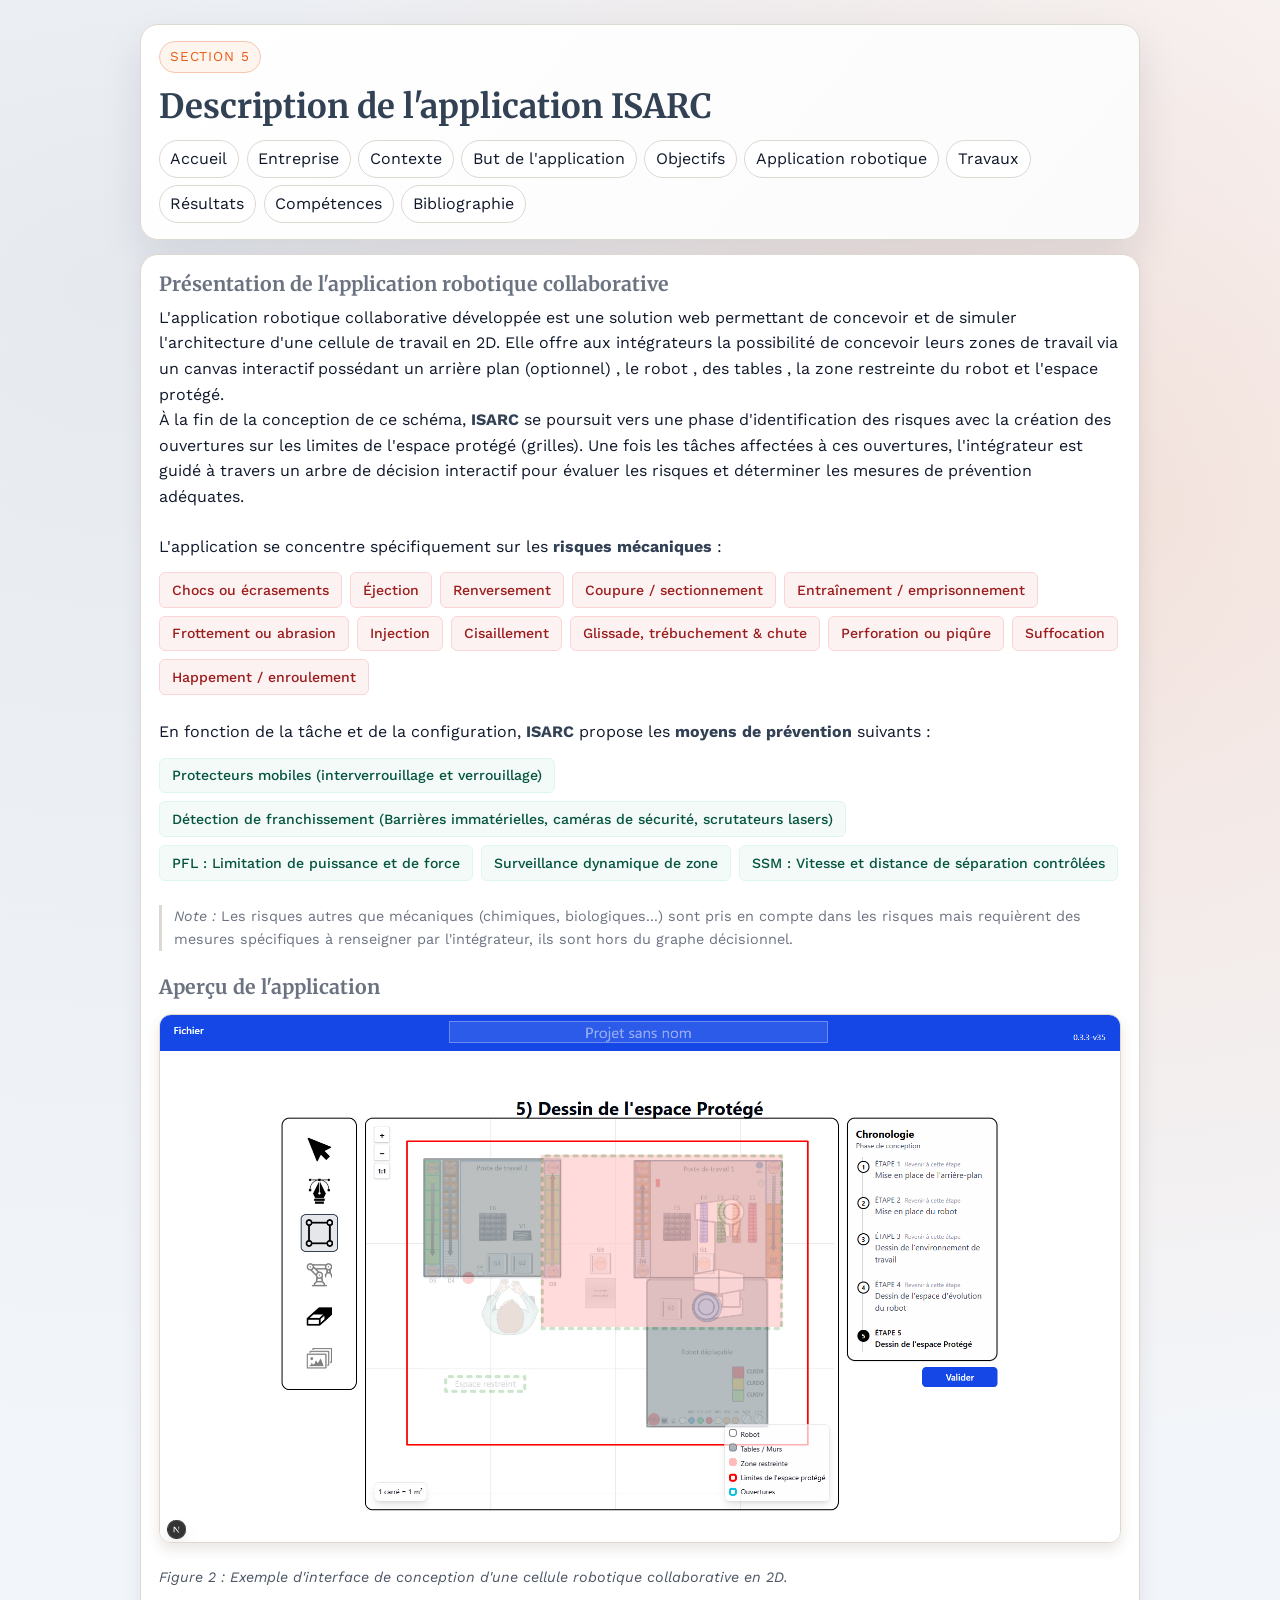
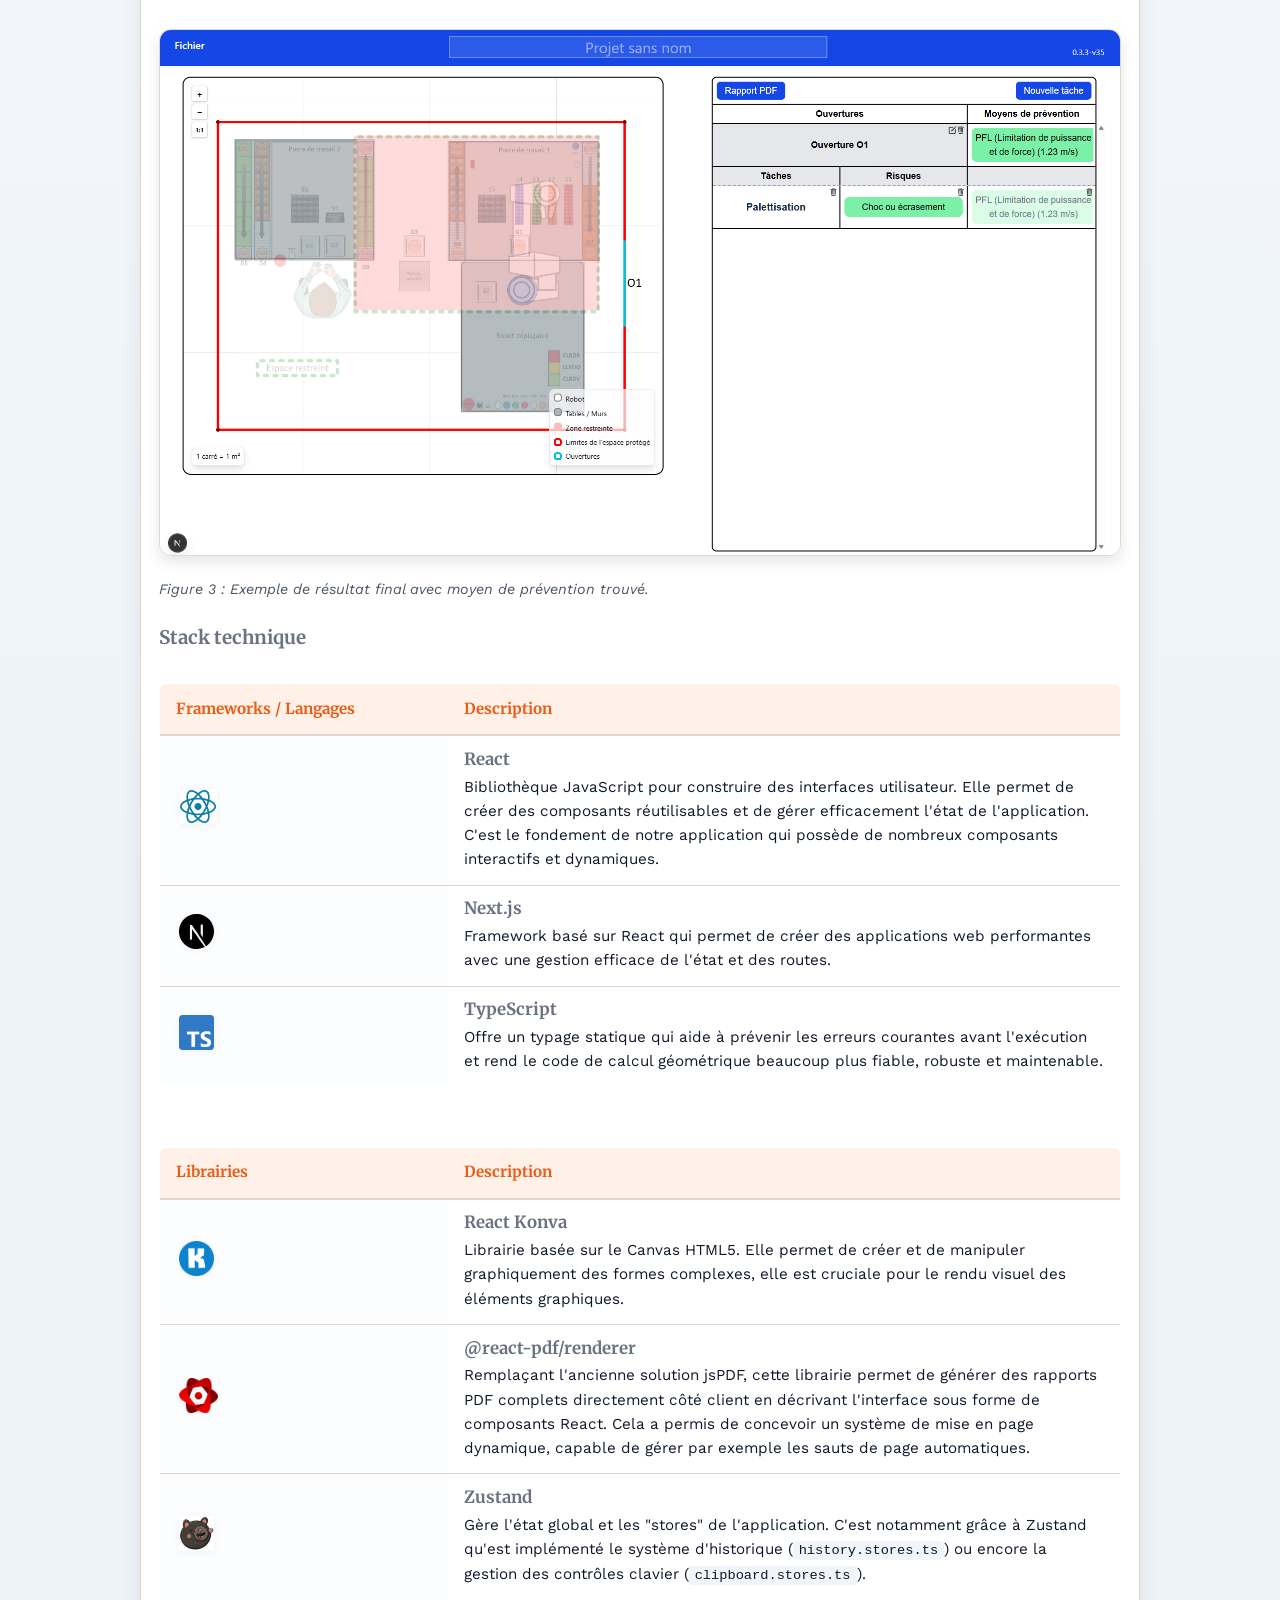
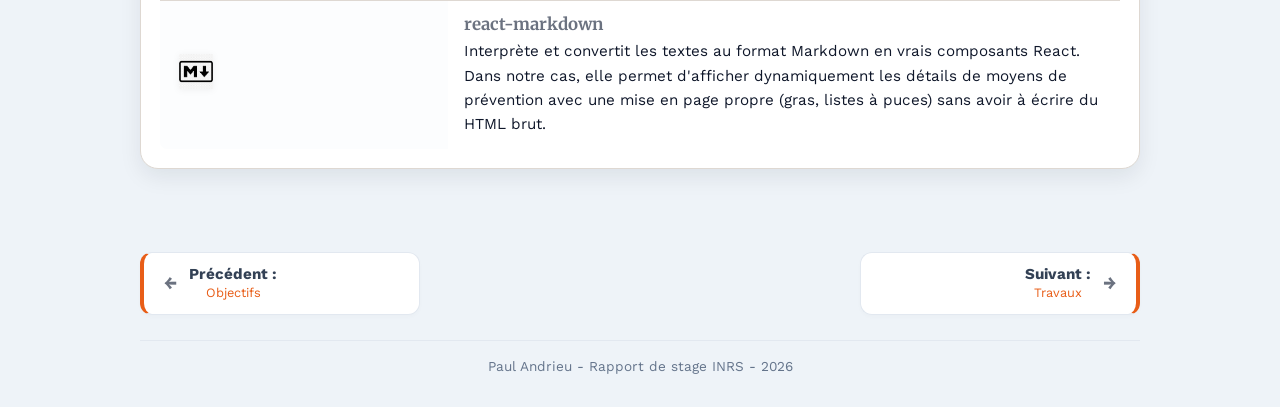
==== application.html @ 903f8e4b "Ajout du rapport de stage" ====
<!DOCTYPE html>
<html lang="fr">

<head>
	<meta charset="UTF-8" />
	<meta name="viewport" content="width=device-width, initial-scale=1.0" />
	<title>Description de l'application - Rapport de stage</title>
	<link rel="preconnect" href="https://fonts.googleapis.com" />
	<link rel="preconnect" href="https://fonts.gstatic.com" crossorigin />
	<link
		href="https://fonts.googleapis.com/css2?family=Merriweather:wght@400;700&family=Work+Sans:wght@400;500;700&display=swap"
		rel="stylesheet" />
	<link rel="stylesheet" href="styles.css" />
</head>

<body>
	<header class="container page-header">
		<div class="page-title-card">
			<span class="tag">Section 5</span>
			<h1>Description de l'application ISARC</h1>
			<nav class="top-nav" aria-label="Navigation du rapport">
				<a href="index.html">Accueil</a>
				<a href="entreprise.html">Entreprise</a>
				<a href="contexte.html">Contexte</a>
				<a href="but.html">But de l'application</a>
				<a href="objectifs.html">Objectifs</a>
				<a href="application.html">Application robotique</a>
				<a href="travaux.html">Travaux</a>
				<a href="resultats.html">Résultats</a>
				<a href="competences.html">Compétences</a>
				<a href="biblio.html">Bibliographie</a>

			</nav>
		</div>
	</header>

	<main class="container page-grid">
		<section class="card">
			<h2>Présentation de l'application robotique collaborative</h2>
			<p>L'application robotique collaborative développée est une solution web permettant de concevoir et de
				simuler l'architecture d'une cellule de travail en 2D. Elle offre aux intégrateurs la possibilité de
				concevoir leurs
				zones de travail via un canvas interactif possédant un arrière plan (optionnel) , le robot , des tables , la zone restreinte du robot et l'espace protégé.</p>
			<p>À la fin de la conception de ce schéma, <strong>ISARC</strong> se poursuit vers une phase
				d'identification des risques avec la création des ouvertures sur les limites de l'espace protégé
				(grilles). Une fois les tâches affectées à ces ouvertures, l'intégrateur est guidé à travers un arbre
				de décision interactif pour évaluer les risques et déterminer les mesures de prévention adéquates.</p>

			<div class="info-block">
				<p>L'application se concentre spécifiquement sur les <strong>risques mécaniques</strong> :</p>
				<div class="tags-grid danger-tags">
					<span>Chocs ou écrasements</span>
					<span>Éjection</span>
					<span>Renversement</span>
					<span>Coupure / sectionnement</span>
					<span>Entraînement / emprisonnement</span>
					<span>Frottement ou abrasion</span>
					<span>Injection</span>
					<span>Cisaillement</span>
					<span>Glissade, trébuchement & chute</span>
					<span>Perforation ou piqûre</span>
					<span>Suffocation</span>
					<span>Happement / enroulement</span>
				</div>
			</div>

			<div class="info-block">
				<p>En fonction de la tâche et de la configuration, <strong>ISARC</strong> propose les <strong>moyens de
						prévention</strong> suivants :</p>
				<div class="tags-grid prevention-tags">
					<span>Protecteurs mobiles (interverrouillage et verrouillage)</span>
					<span>Détection de franchissement (Barrières immatérielles, caméras de sécurité, scrutateurs
						lasers)</span>
					<span>PFL : Limitation de puissance et de force</span>
					<span>Surveillance dynamique de zone</span>
					<span>SSM : Vitesse et distance de séparation contrôlées</span>
				</div>
			</div>

			<p class="note-text"><em>Note :</em> Les risques autres que mécaniques (chimiques, biologiques...) sont pris
				en compte dans les risques mais requièrent des mesures spécifiques à renseigner par l'intégrateur, ils
				sont hors du graphe
				décisionnel.</p>
			<br>
			<h2>Aperçu de l'application </h2>

			<div class="figures-grid" style="grid-template-columns: 1fr; gap: 2.5rem;">
				<figure class="figure-placeholder">
					<a href="#img-ex-conception" id="anchor-ex-conception">
						<img src="img/ex_conception.png"
							alt="Exemple de conception d'une cellule robotique collaborative" class="figure-image"
							style="max-height: none; object-fit: contain;">
					</a>
					<figcaption>Figure 2 : Exemple d'interface de conception d'une cellule robotique collaborative en
						2D.</figcaption>
				</figure>
				<div class="lightbox-overlay" id="img-ex-conception">
					<a href="#anchor-ex-conception" class="lightbox-close" aria-label="Fermer">&times;</a>
					<img src="img/ex_conception.png" alt="Exemple de conception d'une cellule robotique collaborative">
				</div>

				<figure class="figure-placeholder">
					<a href="#img-ex-reduc" id="anchor-ex-reduc">
						<img src="img/ex_reduc.png"
							alt="Exemple de réduction des risques d'une cellule robotique collaborative"
							class="figure-image" style="max-height: none; object-fit: contain;">
					</a>
					<figcaption>Figure 3 : Exemple de résultat final avec moyen de prévention trouvé.
					</figcaption>
				</figure>
				<div class="lightbox-overlay" id="img-ex-reduc">
					<a href="#anchor-ex-reduc" class="lightbox-close" aria-label="Fermer">&times;</a>
					<img src="img/ex_reduc.png"
						alt="Exemple de réduction des risques d'une cellule robotique collaborative">
				</div>
			</div>
			<br>
			<h3>Stack technique</h3>
			<br>
			<table class="stack-table">
				<thead>
					<tr>
						<th>Frameworks / Langages</th>
						<th>Description</th>
					</tr>
				</thead>
				<tbody>
					<tr>
						<td class="tech-cell">
							<img src="img/logo_react.png" alt="Logo React" class="table-logo">
						</td>
						<td>
							<h5 class="tech-title">React</h5>
							<p>Bibliothèque JavaScript pour construire des interfaces utilisateur. Elle permet de créer
								des
								composants réutilisables et de gérer efficacement l'état de l'application. C'est le
								fondement de notre application qui possède de nombreux composants interactifs et
								dynamiques.</p>
						</td>
						</p>
					</tr>
					<tr>
						<td class="tech-cell">
							<img src="img/logo_next.svg" alt="Logo Next.js" class="table-logo">
						</td>
						<td>
							<h5 class="tech-title">Next.js</h5>
							<p>Framework basé sur React qui permet de créer des applications web performantes avec une
								gestion efficace de l'état et des routes.</p>
						</td>
					</tr>
					<tr>
						<td class="tech-cell">
							<img src="img/logo_ts.webp" alt="Logo TypeScript" class="table-logo">
						</td>
						<td>
							<h5 class="tech-title">TypeScript</h5>
							<p>Offre un typage statique qui aide à prévenir les erreurs courantes avant l'exécution
								et rend le code de calcul géométrique beaucoup plus fiable,
								robuste et maintenable.</p>
						</td>
					</tr>
				</tbody>
			</table>

			<br>
			<br>
			<table class="stack-table">
				<thead>
					<tr>
						<th>Librairies</th>
						<th>Description</th>
					</tr>
				</thead>
				<tbody>
					<tr>
						<td class="tech-cell">
							<img src="img/logo_reactkonva.png" alt="Logo React Konva" class="table-logo">
						</td>
						<td>
							<h5 class="tech-title">React Konva</h5>
							<p>Librairie basée sur le Canvas HTML5. Elle permet de créer et de manipuler graphiquement
								des formes
								complexes, elle est cruciale pour le rendu visuel des éléments graphiques.</p>
						</td>
					</tr>
					<tr>
						<td class="tech-cell">
							<img src="img/logo_reactpdf.png" alt="Logo React PDF" class="table-logo">
						</td>
						<td>
							<h5 class="tech-title">@react-pdf/renderer</h5>
							<p>Remplaçant l'ancienne solution jsPDF, cette librairie permet de générer des rapports PDF
								complets directement côté client en décrivant l'interface sous forme de composants
								React.
								Cela a permis de concevoir un système de mise en page dynamique, capable de gérer
								par exemple
								les sauts de page automatiques.</p>
						</td>
					</tr>
					<tr>
						<td class="tech-cell">
							<img src="img/logo_zustand.jpg" alt="Logo Zustand" class="table-logo">
						</td>
						<td>
							<h5 class="tech-title">Zustand</h5>
							<p>Gère l'état global et les "stores" de l'application. C'est notamment grâce à Zustand
								qu'est
								implémenté le système d'historique (<code>history.stores.ts</code>) ou encore la gestion
								des contrôles clavier (<code>clipboard.stores.ts</code>).</p>
						</td>
					</tr>
					<tr>
						<td class="tech-cell">
							<img src="img/logo_md.png" alt="Logo Markdown" class="table-logo">
						</td>
						<td>
							<h5 class="tech-title">react-markdown</h5>
							<p>Interprète et convertit les textes au format Markdown en vrais composants React. Dans
								notre
								cas, elle permet d'afficher dynamiquement les détails de moyens de prévention avec une
								mise en page propre (gras, listes à
								puces) sans avoir à écrire du HTML brut.</p>
						</td>
					</tr>
				</tbody>
			</table>
		</section>
	</main>

	<footer class="container site-footer">
		<div class="page-navigation">
			<a href="objectifs.html" class="nav-btn btn-prev">
				<span class="arrow">←</span>
				<span class="nav-text"><strong>Précédent :</strong> <small>Objectifs</small></span>
			</a>
			<a href="travaux.html" class="nav-btn btn-next">
				<span class="nav-text"><strong>Suivant :</strong> <small>Travaux</small></span>
				<span class="arrow">→</span>
			</a>
		</div>

		<hr class="footer-divider">
		<p class="footer-credits">Paul Andrieu - Rapport de stage INRS - 2026</p>
	</footer>
</body>

</html>
---- styles.css ----
:root {
	--bg: #eef3f8;
	--bg-2: #f8fbff;
	--card: #ffffff;
	--ink: #0f172a;
	--muted: #4b5563;
	--title: #6b7280;
	--title-dark: #334155;
	--accent: #e85d17;
	--accent-2: #e85d17;
	--accent-soft: #fff0e8;
	--line: #ded8d2;
	--shadow: 0 18px 42px rgba(15, 23, 42, 0.1);
	--shadow-soft: 0 8px 22px rgba(15, 23, 42, 0.08);
}

* {
	box-sizing: border-box;
	margin: 0;
	padding: 0;
}

body {
	font-family: "Work Sans", sans-serif;
	color: var(--ink);
	background:
		radial-gradient(circle at 8% 8%, rgba(107, 114, 128, 0.12) 0%, transparent 34%),
		radial-gradient(circle at 88% 14%, rgba(232, 93, 23, 0.14) 0%, transparent 30%),
		linear-gradient(180deg, var(--bg-2) 0%, var(--bg) 70%);
	line-height: 1.6;
	min-height: 100vh;
}

.container {
	width: min(1000px, 92%);
	margin: 0 auto;
}

.cover {
	padding: 2.6rem 0 1.2rem;
	min-height: 88vh;
	display: flex;
	align-items: center;
}

.cover-grid {
	display: grid;
	grid-template-columns: 1.6fr 1fr;
	gap: 1rem;
	align-items: start;
	animation: fadeIn 700ms ease-out;
}

.cover-main {
	background: linear-gradient(135deg, #ffffff 0%, #fbfbfb 55%, #fff7f1 100%);
	border: 1px solid var(--line);
	border-radius: 20px;
	padding: 1.4rem 1.45rem 1.5rem;
	box-shadow: var(--shadow);
}

.cover-brand {
	display: grid;
	justify-items: center;
	gap: 0.3rem;
	margin-bottom: 0.9rem;
	padding-bottom: 0.7rem;
	border-bottom: 1px solid rgba(232, 93, 23, 0.12);
}

.cover-side {
	background: linear-gradient(180deg, #ffffff 0%, #fbfbfb 100%);
	border: 1px solid var(--line);
	border-radius: 20px;
	padding: 1.1rem;
	box-shadow: var(--shadow-soft);
	display: grid;
	gap: 0.45rem;
}

.cover-side h2 {
	font-size: 1.15rem;
	margin-bottom: 0.25rem;
	color: var(--title);
}

.cover-kicker {
	text-transform: uppercase;
	letter-spacing: 0.09em;
	font-size: 0.82rem;
	color: var(--accent-2);
	margin: 0;
	font-weight: 700;
}

.cover-cta {
	display: inline-block;
	margin-top: 0.9rem;
	background: linear-gradient(120deg, #e85d17 0%, #f08a35 100%);
	color: #ffffff;
	text-decoration: none;
	padding: 0.58rem 1.02rem;
	border-radius: 999px;
	border: 1px solid #c95212;
	font-weight: 600;
	transition: transform 150ms ease, box-shadow 150ms ease;
}

.cover-cta:hover {
	transform: translateY(-1px);
	box-shadow: 0 10px 20px rgba(232, 93, 23, 0.26);
}

.tag {
	display: inline-block;
	font-size: 0.85rem;
	letter-spacing: 0.06em;
	text-transform: uppercase;
	background: #fff5ef;
	color: var(--accent-2);
	border: 1px solid #f6c7ae;
	padding: 0.25rem 0.65rem;
	border-radius: 999px;
	margin: 0 0 0.9rem;
}

h1,
h2,
h3,
h4,
h5 {
	font-family: "Merriweather", serif;
	line-height: 1.2;
	color: var(--title);
}

h1 {
	font-size: clamp(1.95rem, 2.6vw, 3rem);
	margin-bottom: 0.6rem;
	color: var(--title-dark);
}

strong.a {
	font-weight: 700;
	color: var(--title);
}

.site-footer {
	margin-top: 40px;
	padding-bottom: 30px;
}

.page-navigation {
	display: flex;
	justify-content: space-between;
	gap: 20px;
	margin-bottom: 25px;
}

.nav-btn {
	display: flex;
	align-items: center;
	gap: 12px;
	text-decoration: none;
	background-color: #ffffff;
	border: 1px solid #e2e8f0;
	padding: 12px 20px;
	border-radius: 12px;
	color: #6b7280;
	font-weight: 500;
	box-shadow: 0 2px 4px rgba(0, 0, 0, 0.02);
	transition: all 0.2s ease;
	flex: 1;
	max-width: 280px;
}


.btn-next {
	margin-left: auto;
	justify-content: flex-end;
	border-right: 4px solid #e85d17;
}

.btn-prev {
	justify-content: flex-start;
	border-left: 4px solid #e85d17;
}

.nav-btn:hover {
	background-color: #f8fafc;
	transform: translateY(-1px);
	box-shadow: 0 4px 6px -1px rgba(0, 0, 0, 0.05);
}

.nav-text {
	display: flex;
	flex-direction: column;
	font-size: 0.95rem;
	line-height: 1.3;
}

.nav-text small {
	color: #e85d17;
	font-weight: 400;
	font-size: 0.8rem;
}

.arrow {
	font-size: 1.1rem;
	font-weight: bold;
}

.footer-divider {
	border: 0;
	border-top: 1px solid #e2e8f0;
	margin-bottom: 15px;
}

.footer-credits {
	text-align: center;
	font-size: 0.85rem;
	color: #64748b;
}

b,
strong {
	font-weight: 700;
	color: var(--title-dark);
}

.subtitle {
	color: var(--muted);
	max-width: 70ch;
	margin-bottom: 0.4rem;
}

.nav-portfolio {
	display: flex;
	flex-wrap: wrap;
	gap: 0.5rem;
	margin-top: 0.2rem;
	margin-bottom: 1.6rem;
}

.nav-portfolio a {
	color: var(--ink);
	text-decoration: none;
	border: 1px solid var(--line);
	background: rgba(255, 255, 255, 0.82);
	padding: 0.35rem 0.7rem;
	border-radius: 999px;
	transition: transform 150ms ease, border-color 150ms ease;
}

.nav-portfolio a:hover {
	transform: translateY(-1px);
	border-color: var(--accent);
}

.page-grid {
	display: grid;
	gap: 1rem;
	padding: 0.2rem 0 2rem;
}

.page-header {
	padding: 1.5rem 0 0.7rem;
	animation: fadeIn 700ms ease-out;
}

.page-title-card {
	background: linear-gradient(130deg, #ffffff 0%, #fbfbfb 100%);
	border: 1px solid var(--line);
	border-radius: 18px;
	padding: 1rem 1.1rem;
	box-shadow: var(--shadow);
}

.top-nav {
	display: flex;
	flex-wrap: wrap;
	gap: 0.45rem;
	margin-top: 0.8rem;
}

.top-nav a {
	color: var(--ink);
	text-decoration: none;
	border: 1px solid var(--line);
	background: rgba(255, 255, 255, 0.88);
	padding: 0.32rem 0.68rem;
	border-radius: 999px;
}

.top-nav a:hover {
	border-color: var(--accent);
}

.logo-card {
	display: grid;
	gap: 0.55rem;
	align-items: center;
	justify-items: center;
	padding: 1.1rem;
	background: linear-gradient(160deg, #ffffff 0%, #f6faff 100%);
	border: 1px solid var(--line);
	border-radius: 18px;
	box-shadow: var(--shadow-soft);
}

.brand-logo {
	width: min(320px, 90%);
	height: auto;
	object-fit: contain;
}

.cover-logo {
	width: min(210px, 76%);
	display: block;
	margin: 0 auto;
}

.two-col {
	display: grid;
	grid-template-columns: 1.35fr 1fr;
	gap: 1rem;
}

.presentation-slide-card {
	padding: 0;
	overflow: hidden;
	border-color: var(--line);
}

.presentation-slide-figure {
	display: grid;
	gap: 0;
}

.presentation-slide-image {
	display: block;
	width: 100%;
	height: auto;
	object-fit: contain;
	max-height: 78vh;
}

.presentation-slide-figure figcaption {
	padding: 0.75rem 1rem;
	font-size: 0.92rem;
	color: var(--muted);
	text-align: center;
	border-top: 1px solid var(--line);
	background: linear-gradient(180deg, #ffffff 0%, #fbfbfb 100%);
}

.work-environment-card {
	background: linear-gradient(180deg, #ffffff 0%, #fbfbfb 100%);
	border-color: var(--line);
	box-shadow: var(--shadow);
}

.section-heading {
	display: grid;
	gap: 0.4rem;
	margin-bottom: 1rem;
	padding-bottom: 0.85rem;
	border-bottom: 1px solid rgba(232, 93, 23, 0.12);
}

.section-heading h2 {
	font-size: clamp(1.55rem, 2.2vw, 2.1rem);
	color: var(--title);
}

.work-environment-body {
	display: grid;
	gap: 0.9rem;
	max-width: 78ch;
}

.work-environment-body p {
	font-size: 1.02rem;
	line-height: 1.75;
	color: #243144;
}

.work-environment-lead {
	padding: 0.95rem 1rem;
	background: linear-gradient(180deg, #fff9f4 0%, #ffffff 100%);
	border-left: 4px solid var(--accent);
	border-radius: 12px;
	box-shadow: 0 8px 20px rgba(232, 93, 23, 0.08);
}

.work-environment-list {
	list-style: disc;
	margin: 0.2rem 0 0.2rem 1.4rem;
	display: grid;
	gap: 0.55rem;
	color: #243144;
	font-size: 1.02rem;
	line-height: 1.65;
}

.work-environment-list li::marker {
	color: var(--accent);
}

.card {
	background: var(--card);
	border: 1px solid var(--line);
	border-radius: 18px;
	box-shadow: var(--shadow-soft);
	padding: 1.1rem;
	animation: rise 550ms ease-out;
}

.card h2 {
	font-size: 1.22rem;
	margin-bottom: 0.55rem;
}

.card h3,
.card h4,
.card h5 {
	font-family: "Merriweather", serif;
	color: var(--title);
}

.meta {
	display: grid;
	grid-template-columns: repeat(auto-fit, minmax(220px, 1fr));
	gap: 0.5rem;
	margin-top: 0.8rem;
}

.meta p {
	border-left: 3px solid var(--accent);
	padding-left: 0.55rem;
	color: #33322f;
}

ul {
	margin: 0.5rem 0 0.2rem 1.2rem;
}

.figures-grid {
	display: grid;
	grid-template-columns: repeat(auto-fit, minmax(260px, 1fr));
	gap: 0.9rem;
	margin-top: 0.9rem;
}

.figure-placeholder {
	display: grid;
	gap: 0.45rem;
}
.figure-placeholder a {
	scroll-margin-top: 100px;
}


.figure-image {
	width: 100%;
	height: auto;
	max-height: 380px;
	object-fit: cover;
	border: 1px solid #e1d7cf;
	border-radius: 12px;
	box-shadow: 0 6px 14px rgba(70, 48, 34, 0.12);
}

.figure-placeholder figcaption {
	font-size: 0.9rem;
	color: var(--muted);
}

footer {
	color: var(--muted);
	font-size: 0.9rem;
	padding: 0.7rem 0 2.1rem;
	text-align: center;
}

@media (max-width: 640px) {
	.cover {
		min-height: auto;
		padding-top: 1.4rem;
		padding-bottom: 0.5rem;
	}

	.cover-grid {
		grid-template-columns: 1fr;
	}

	.cover-main,
	.cover-side {
		padding: 1rem;
	}

	.cover-logo {
		width: min(180px, 80%);
	}

	.two-col {
		grid-template-columns: 1fr;
	}

	.nav-portfolio {
		margin-bottom: 1rem;
	}

	.card {
		padding: 1rem;
	}

	.work-environment-body p {
		font-size: 0.98rem;
	}

	.work-environment-list {
		font-size: 0.98rem;
		margin-left: 1.2rem;
	}
}

@keyframes fadeIn {
	from {
		opacity: 0;
		transform: translateY(8px);
	}

	to {
		opacity: 1;
		transform: translateY(0);
	}
}

@keyframes rise {
	from {
		opacity: 0;
		transform: translateY(10px);
	}

	to {
		opacity: 1;
		transform: translateY(0);
	}
}

.stack-table {
	width: 100%;
	border-collapse: collapse;
	margin-top: 0.5rem;
	background: var(--card);
	border: 1px solid var(--line);
	border-radius: 8px;
	overflow: hidden;
	font-size: 0.95rem;
}

.stack-table th,
.stack-table td {
	padding: 0.8rem 1rem;
	text-align: left;
	vertical-align: top;
}

.stack-table th {
	background-color: var(--accent-soft);
	color: var(--accent);
	font-weight: 700;
	font-family: "Merriweather", serif;
	border-bottom: 2px solid var(--line);
}

.stack-table tr:not(:last-child) {
	border-bottom: 1px solid var(--line);
}

.stack-table td:first-child {
	width: 30%;
	background-color: #fcfdfe;
}

.tech-cell {
	width: 25%;
	text-align: center;
	vertical-align: middle !important;
	background-color: #fcfdfe;
	padding: 1rem !important;
}

.table-logo {
	max-height: 35px;
	width: auto;
	max-width: 90px;
	object-fit: contain;
	display: inline-block;
	margin: 0.2rem;
	filter: drop-shadow(0 1px 3px rgba(0, 0, 0, 0.05));
}

.tech-title {
	font-family: "Work Sans", sans-serif;
	font-size: 1.05rem;
	font-weight: 700;
	color: var(--title-dark);
	margin-bottom: 0.35rem;
}

.info-block {
	margin: 1.5rem 0;
}

.tags-grid {
	display: flex;
	flex-wrap: wrap;
	gap: 0.5rem;
	margin-top: 0.8rem;
}

.tags-grid span {
	font-size: 0.88rem;
	padding: 0.35rem 0.75rem;
	border-radius: 6px;
	font-weight: 500;
	border: 1px solid transparent;
}

.danger-tags span {
	background-color: #fdf2f2;
	color: #9b1c1c;
	border-color: #fbd5d5;
}

.prevention-tags span {
	background-color: #f3faf7;
	color: #03543f;
	border-color: #def7ec;
}

.note-text {
	font-size: 0.9rem;
	color: #6b7280;
	border-left: 3px solid var(--line);
	padding-left: 0.8rem;
	margin-top: 1.2rem;
}

.steps-container {
	display: flex;
	flex-wrap: wrap;
	gap: 12px;
	margin: 20px 0;
	justify-content: space-between;
}

.step-badge {
	display: flex;
	align-items: center;
	background-color: #f7f7f7;
	border-left: 4px solid var(--accent);
	padding: 8px 14px;
	border-radius: 4px 12px 12px 4px;
	box-shadow: 0 1px 3px rgba(0, 0, 0, 0.05);
	flex: 1 1 calc(20% - 12px);
	min-width: 160px;
}

.step-link {
	text-decoration: none;
	color: inherit;
	transition: transform 150ms ease, box-shadow 150ms ease, border-color 150ms ease;
}

.step-link:hover {
	transform: translateY(-2px);
	box-shadow: 0 8px 18px rgba(232, 93, 23, 0.14);
	border-left-color: var(--accent-2);
}

.step-number {
	font-weight: bold;
	color: var(--accent);
	margin-right: 8px;
	font-size: 1.1em;
}

.step-text {
	font-size: 0.9rem;
	font-weight: 600;
	color: #334155;
	line-height: 1.2;
}

.objectives-wrapper {
	display: flex;
	flex-direction: column;
	gap: 20px;
	margin-top: 15px;

}


.objective-card {
	background-color: #ffffff;
	border: 1px solid var(--line);
	border-left: 5px solid var(--accent);
	padding: 18px 20px;
	border-radius: 6px;
	box-shadow: 0 1px 3px rgba(0, 0, 0, 0.05);
}

.objective-content h3 {
	margin: 0 0 8px 0;
	color: var(--title-dark);
	font-size: 1.1rem;
}

.objective-content p {
	margin: 0;
	color: #475569;
	font-size: 0.95rem;
	line-height: 1.5;
}

.result-video-section {
    display: grid;
    gap: 1rem;
    scroll-snap-align: center;
	position: relative;
   
}


.result-video-body {
	display: grid;
	gap: 0.85rem;
}

.result-video-body p {
	color: #475569;
	line-height: 1.7;
}

.result-video {
	width: 100%;
	aspect-ratio: 16 / 9; 
	max-height: 50vh;
	border-radius: 14px;
	border: 1px solid var(--line);
	background: #000;
	box-shadow: var(--shadow-soft);
}

.scroll-anchor {
	position: absolute;
	top: 50%;
	left: 0;
	width: 1px;
	height: 1px;
	scroll-margin-top: 50vh;
	pointer-events: none;
}

html {
	scroll-behavior: smooth;
	scroll-snap-type: y proximity; scroll-snap-type: y proximity; 
}

.architecture-grid {
	display: flex;
	flex-wrap: wrap;
	gap: 30px;
	margin-top: 25px;
}

.architecture-text,
.architecture-diagram {
	flex: 1 1 calc(50% - 15px);
	min-width: 320px;
}

.code-screenshot,
.architecture-figure {
	margin: 20px 0 10px 0;
	text-align: center;
}

.embedded-img {
	max-width: 100%;
	height: auto;
	border-radius: 6px;
	box-shadow: 0 2px 8px rgba(0, 0, 0, 0.08);
	cursor: zoom-in;
	transition: transform 0.2s ease;
}

.embedded-img:hover {
	transform: scale(1.02);
}

.diagram-shadow {
	border: 1px solid #e2e8f0;
	background-color: #1e1e1e;
	padding: 10px;
}

figcaption {
	margin-top: 8px;
	font-size: 0.85rem;
	color: #64748b;
	font-style: italic;
}

code {
	background-color: #f1f5f9;
	color: #0f172a;
	padding: 2px 6px;
	border-radius: 4px;
	font-family: 'Courier New', Courier, monospace;
	font-size: 0.9em;
}

.lightbox-overlay {
	position: fixed;
	inset: 0;
	display: none;
	align-items: center;
	justify-content: center;
	background: rgba(15, 23, 42, 0.9);
	z-index: 1000;
	padding: 40px;
	cursor: zoom-out;
}

.lightbox-overlay:target {
	display: flex;
}

.lightbox-overlay img {
	max-width: 90vw;
	max-height: 90vh;
	border-radius: 8px;
	box-shadow: 0 8px 40px rgba(0, 0, 0, 0.5);
}

.lightbox-close {
	position: absolute;
	top: 24px;
	right: 32px;
	color: #fff;
	font-size: 2rem;
	line-height: 1;
	text-decoration: none;
}
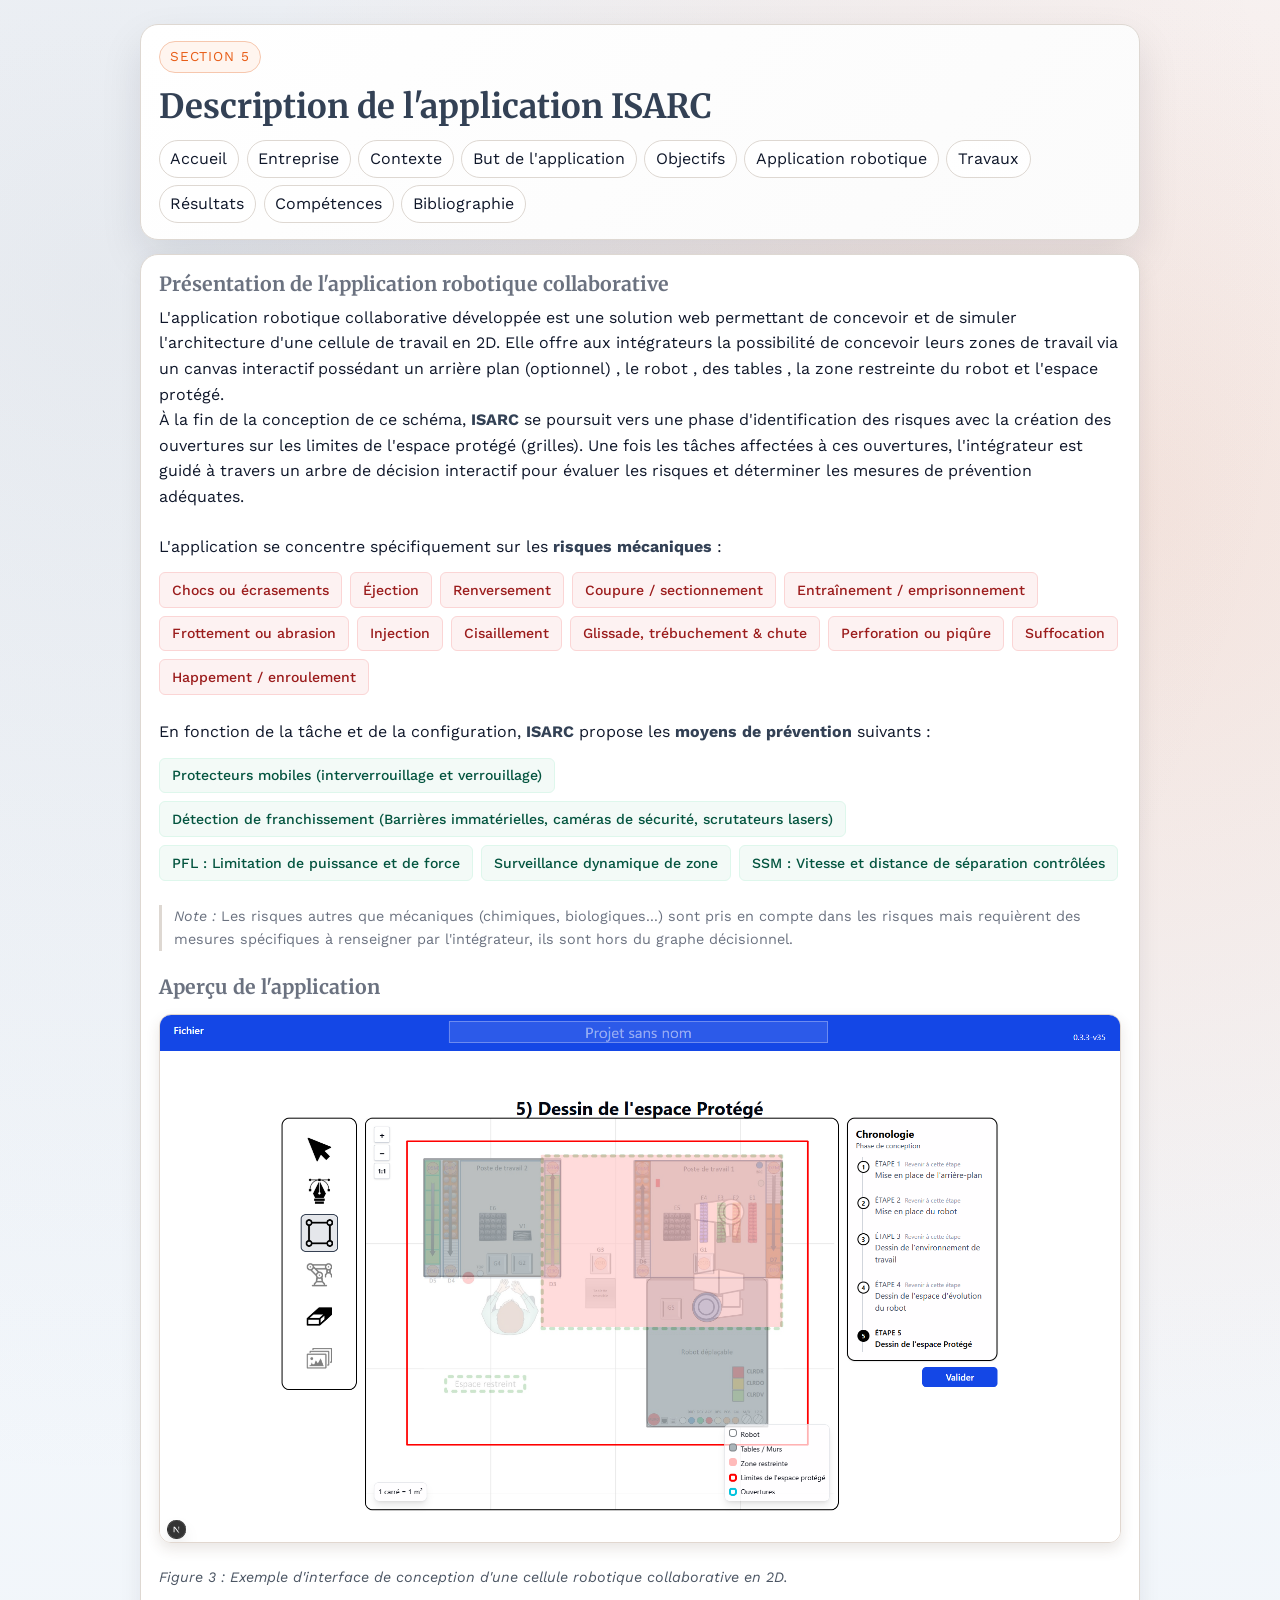
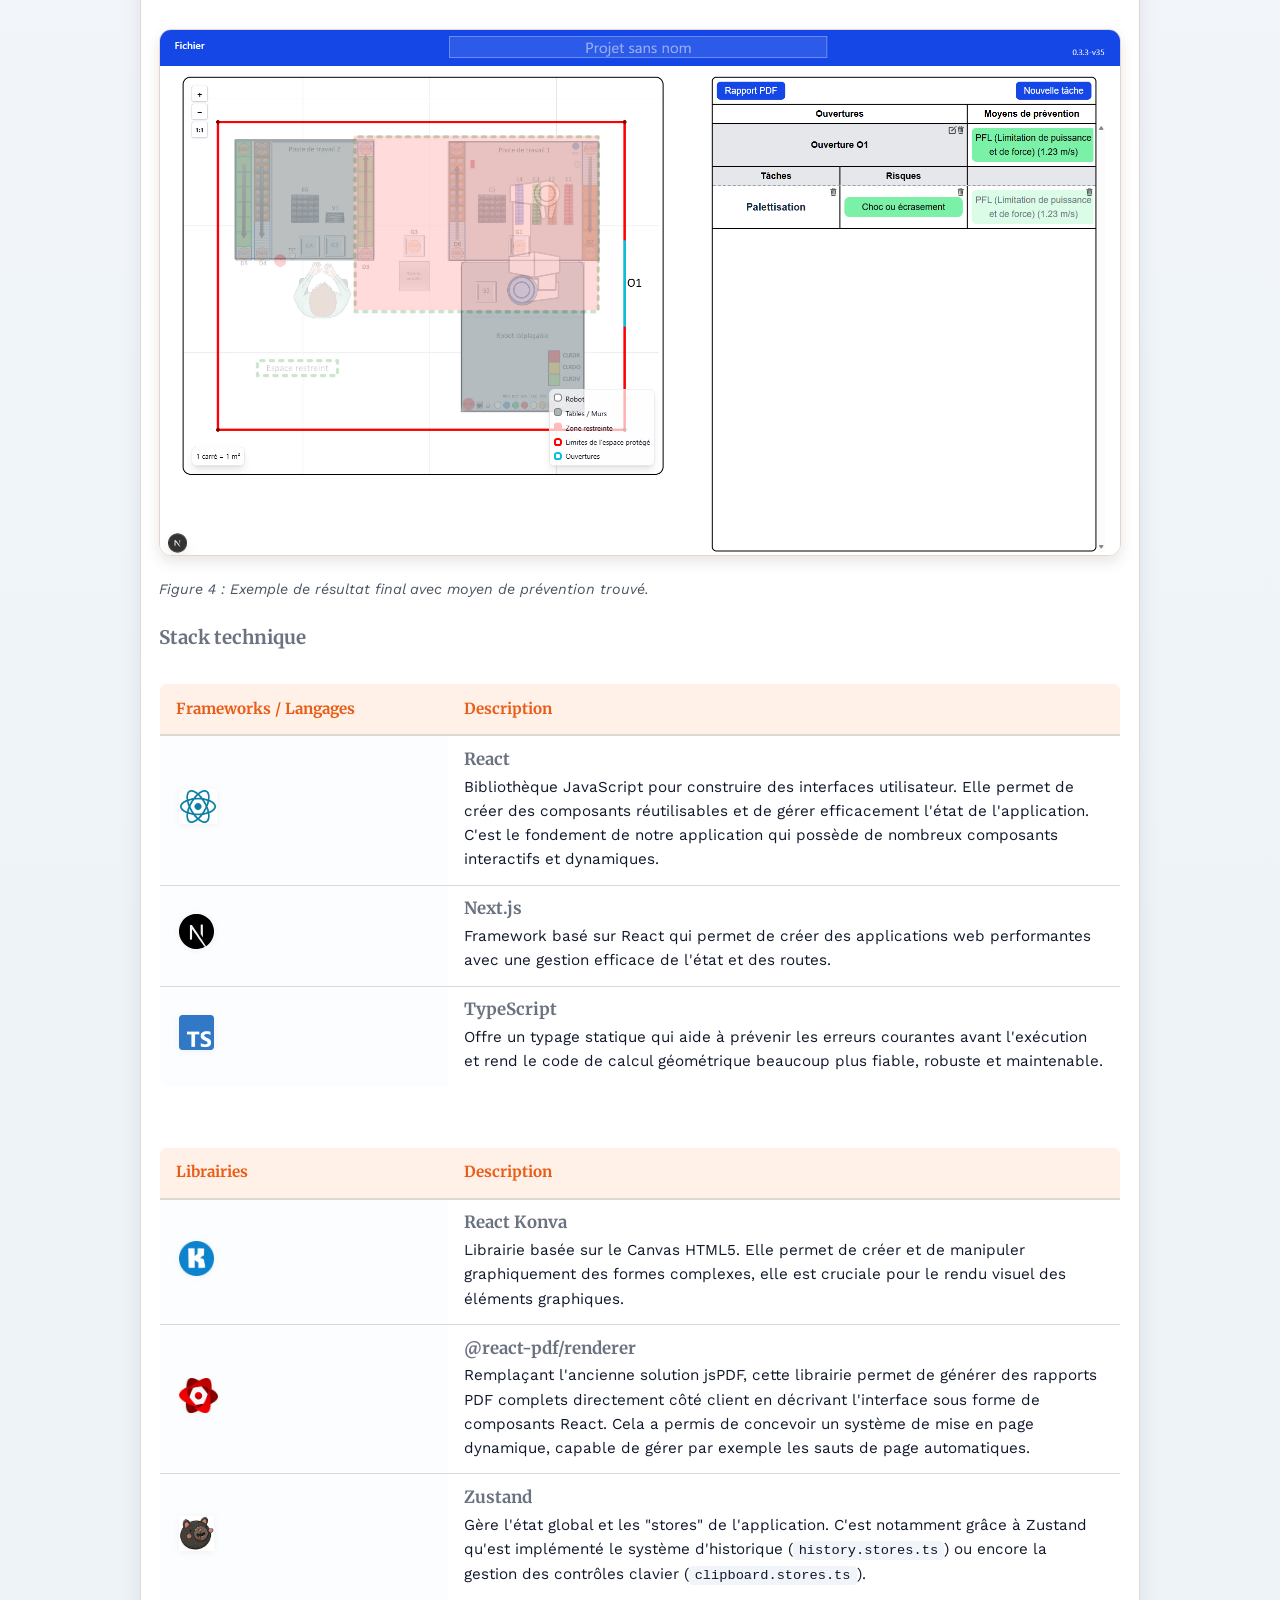
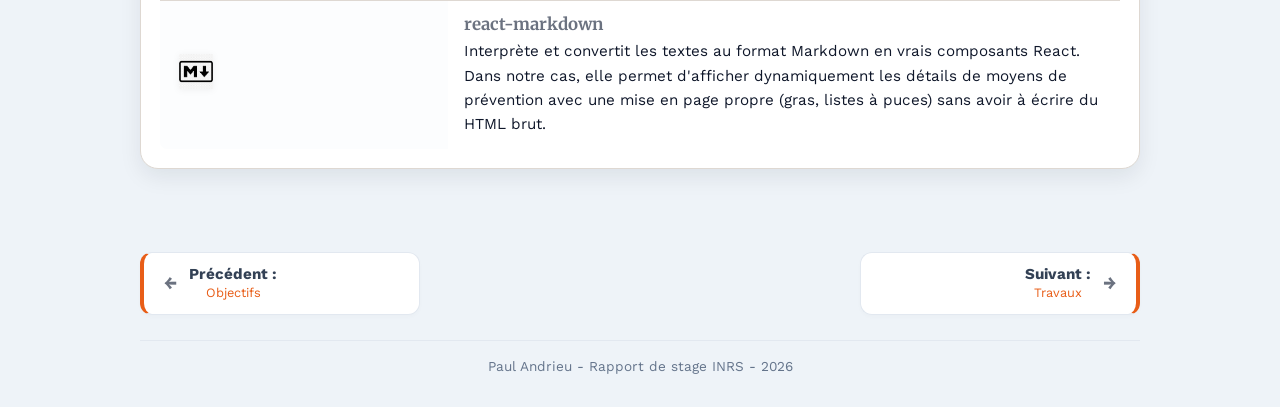
==== commit 56dbde28: "feat: Sommaire pour la section Travaux" ====
--- a/application.html
+++ b/application.html
@@ -91,7 +91,7 @@
 							alt="Exemple de conception d'une cellule robotique collaborative" class="figure-image"
 							style="max-height: none; object-fit: contain;">
 					</a>
-					<figcaption>Figure 2 : Exemple d'interface de conception d'une cellule robotique collaborative en
+					<figcaption>Figure 3 : Exemple d'interface de conception d'une cellule robotique collaborative en
 						2D.</figcaption>
 				</figure>
 				<div class="lightbox-overlay" id="img-ex-conception">
@@ -105,7 +105,7 @@
 							alt="Exemple de réduction des risques d'une cellule robotique collaborative"
 							class="figure-image" style="max-height: none; object-fit: contain;">
 					</a>
-					<figcaption>Figure 3 : Exemple de résultat final avec moyen de prévention trouvé.
+					<figcaption>Figure 4 : Exemple de résultat final avec moyen de prévention trouvé.
 					</figcaption>
 				</figure>
 				<div class="lightbox-overlay" id="img-ex-reduc">
--- a/styles.css
+++ b/styles.css
@@ -856,3 +856,70 @@
 	line-height: 1;
 	text-decoration: none;
 }
+
+:root {
+	--container-max-width: 1000px; 
+}
+
+.toc-sidebar {
+	position: fixed;
+	top: 140px;
+	left: calc((100vw - var(--container-max-width)) / 2 - 270px);
+	width: 250px;
+	z-index: 10;
+}
+
+.toc-nav {
+	background: #fff;
+	border: 1px solid #e2e8f0;
+	border-radius: 14px;
+	padding: 1.25rem 1rem;
+	max-height: calc(100vh - 180px);
+	overflow-y: auto;
+}
+
+.toc-title {
+	font-size: 0.75rem;
+	text-transform: uppercase;
+	letter-spacing: 0.05em;
+	color: #94a3b8;
+	margin: 0 0 0.75rem 0;
+	font-weight: 700;
+}
+
+.toc-nav ul {
+	list-style: none;
+	margin: 0;
+	padding: 0;
+	display: grid;
+	gap: 0.15rem;
+}
+
+.toc-nav a {
+	display: block;
+	padding: 0.45rem 0.6rem;
+	border-radius: 8px;
+	color: #475569;
+	text-decoration: none;
+	font-size: 0.88rem;
+	line-height: 1.4;
+	border-left: 2px solid transparent;
+	transition: background-color 0.15s ease, color 0.15s ease, border-color 0.15s ease;
+}
+
+.toc-nav a:hover {
+	background-color: #f1f5f9;
+	color: #e85d17;
+	border-left-color: #e85d17;
+}
+
+[id] {
+	scroll-margin-top: 24px;
+}
+
+
+@media (max-width: calc(1000px + 620px)) {
+	.toc-sidebar {
+		display: none;
+	}
+}
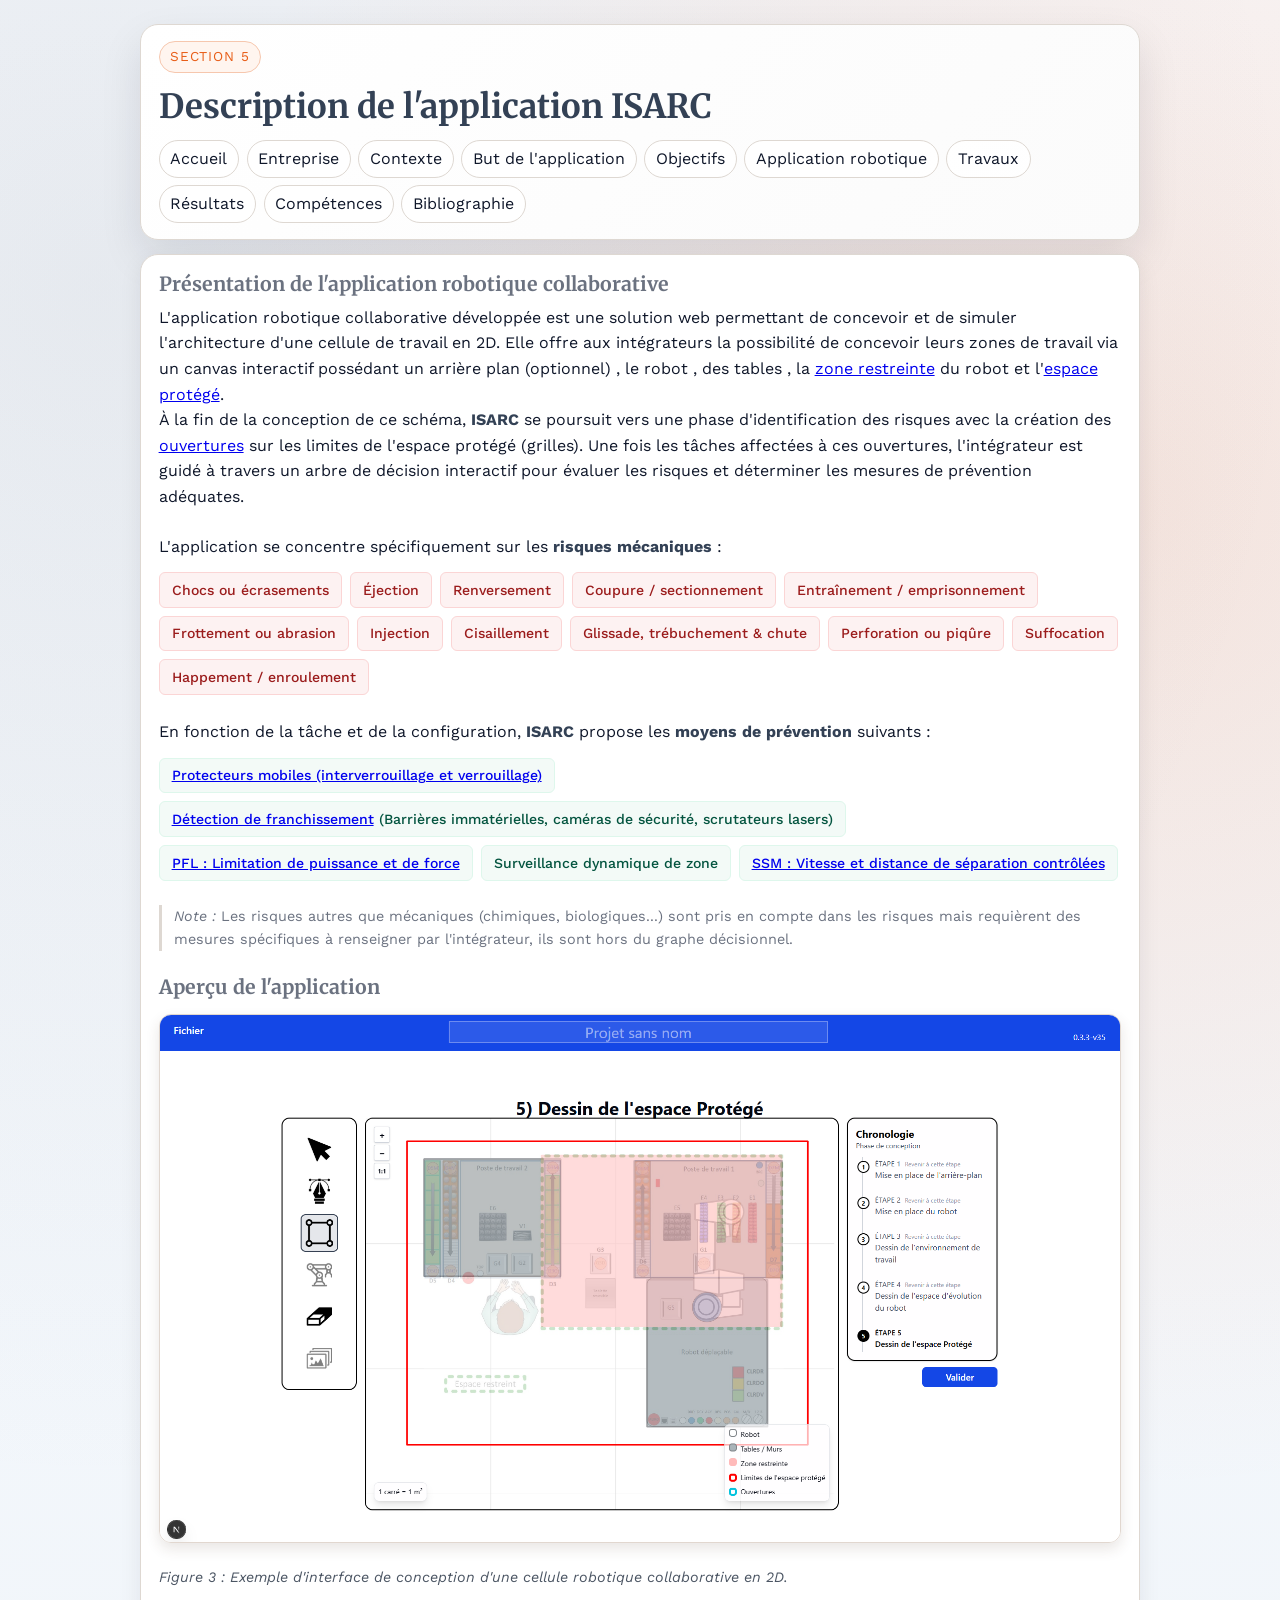
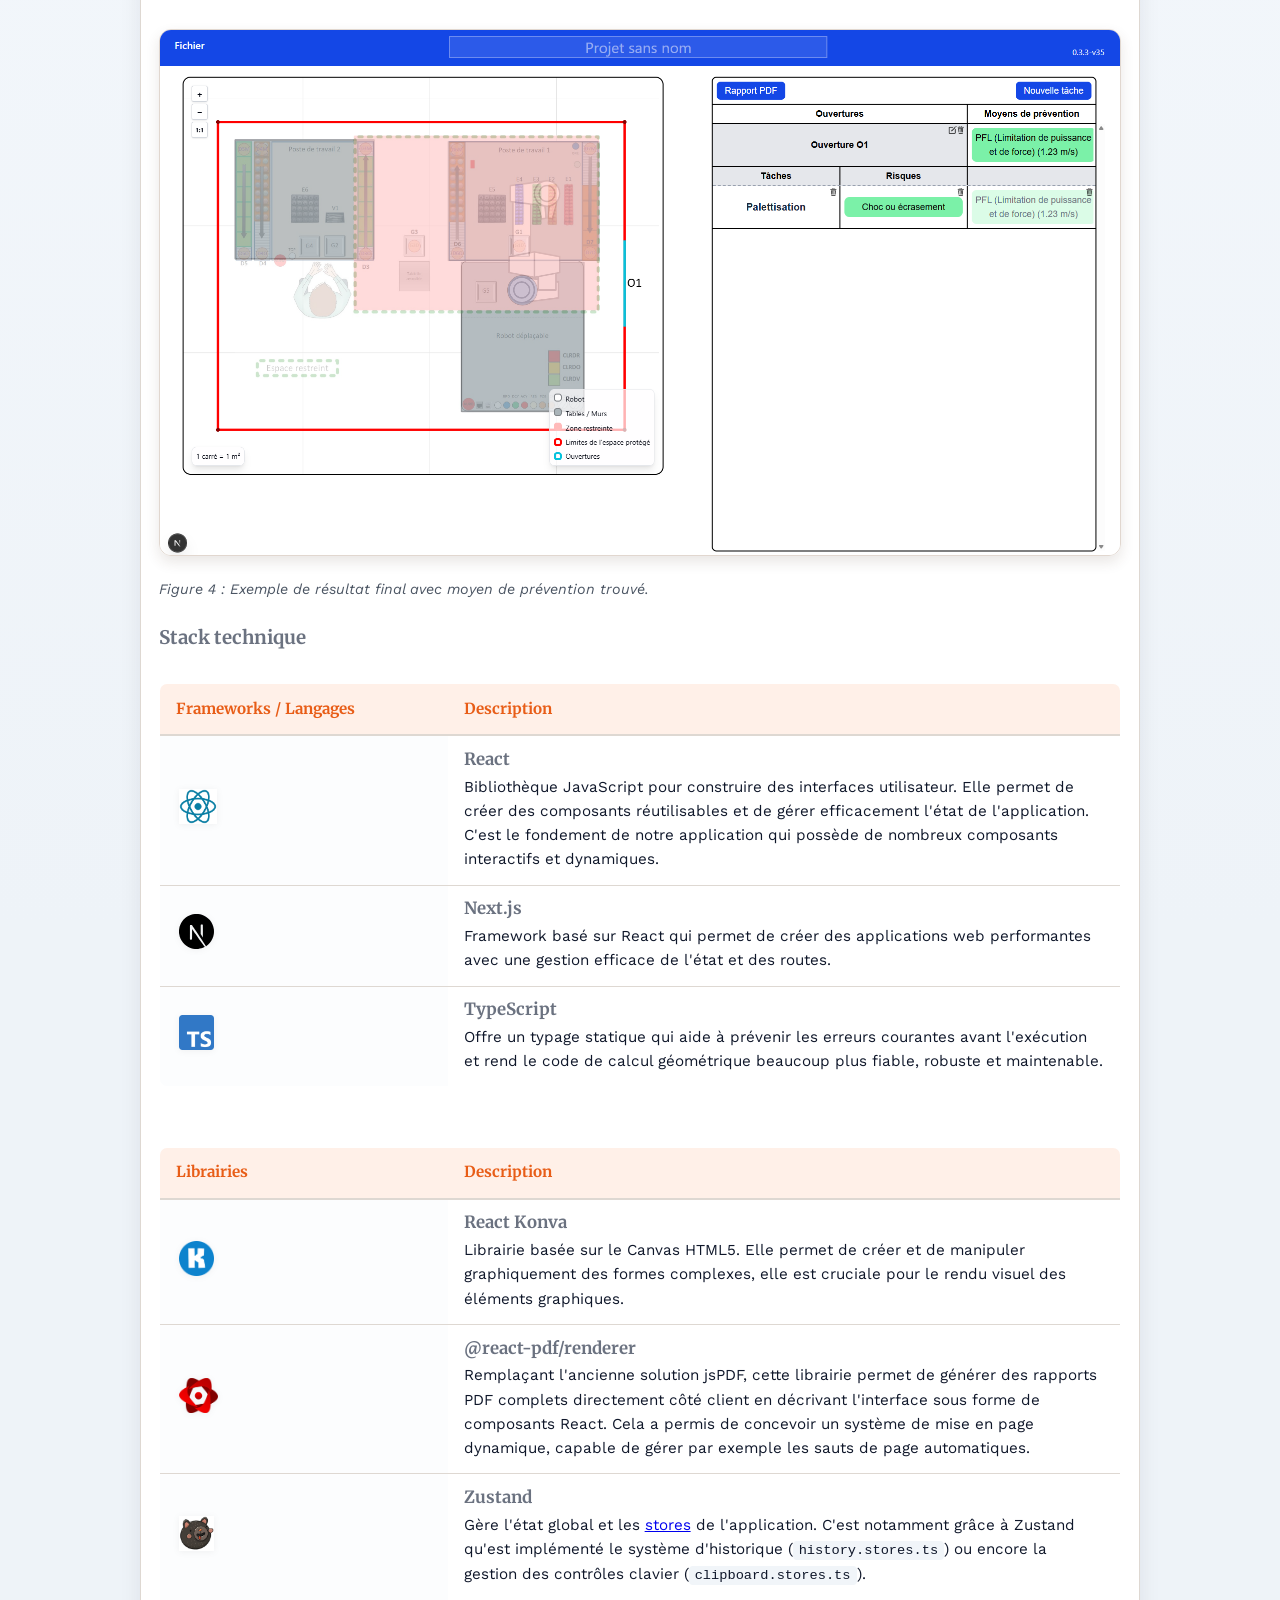
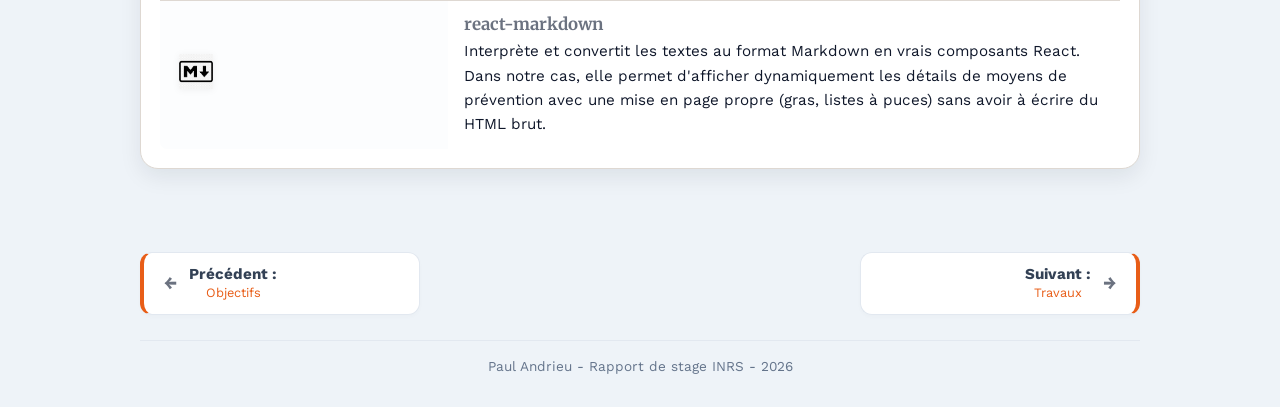
==== commit b4e8e600: "feat: Intégration des vidéos et mises à jour du rapport via Git LFS" ====
--- a/application.html
+++ b/application.html
@@ -40,9 +40,9 @@
 			<p>L'application robotique collaborative développée est une solution web permettant de concevoir et de
 				simuler l'architecture d'une cellule de travail en 2D. Elle offre aux intégrateurs la possibilité de
 				concevoir leurs
-				zones de travail via un canvas interactif possédant un arrière plan (optionnel) , le robot , des tables , la zone restreinte du robot et l'espace protégé.</p>
+				zones de travail via un canvas interactif possédant un arrière plan (optionnel) , le robot , des tables , la <a href="biblio.html#zone-restreinte">zone restreinte</a> du robot et l'<a href="biblio.html#espace-protégé">espace protégé</a>.</p>
 			<p>À la fin de la conception de ce schéma, <strong>ISARC</strong> se poursuit vers une phase
-				d'identification des risques avec la création des ouvertures sur les limites de l'espace protégé
+				d'identification des risques avec la création des <a href="biblio.html#ouverture">ouvertures</a> sur les limites de l'espace protégé
 				(grilles). Une fois les tâches affectées à ces ouvertures, l'intégrateur est guidé à travers un arbre
 				de décision interactif pour évaluer les risques et déterminer les mesures de prévention adéquates.</p>
 
@@ -68,12 +68,12 @@
 				<p>En fonction de la tâche et de la configuration, <strong>ISARC</strong> propose les <strong>moyens de
 						prévention</strong> suivants :</p>
 				<div class="tags-grid prevention-tags">
-					<span>Protecteurs mobiles (interverrouillage et verrouillage)</span>
-					<span>Détection de franchissement (Barrières immatérielles, caméras de sécurité, scrutateurs
+					<span><a href="biblio.html#protecteur-mobile">Protecteurs mobiles (interverrouillage et verrouillage)</a></span>
+					<span><a href="biblio.html#détection-de-franchissement">Détection de franchissement</a> (Barrières immatérielles, caméras de sécurité, scrutateurs
 						lasers)</span>
-					<span>PFL : Limitation de puissance et de force</span>
+					<span><a href="biblio.html#pfl">PFL : Limitation de puissance et de force</a></span>
 					<span>Surveillance dynamique de zone</span>
-					<span>SSM : Vitesse et distance de séparation contrôlées</span>
+					<span><a href="biblio.html#ssm">SSM : Vitesse et distance de séparation contrôlées</a></span>
 				</div>
 			</div>
 
@@ -204,7 +204,7 @@
 						</td>
 						<td>
 							<h5 class="tech-title">Zustand</h5>
-							<p>Gère l'état global et les "stores" de l'application. C'est notamment grâce à Zustand
+							<p>Gère l'état global et les <a href="biblio.html#store">stores</a> de l'application. C'est notamment grâce à Zustand
 								qu'est
 								implémenté le système d'historique (<code>history.stores.ts</code>) ou encore la gestion
 								des contrôles clavier (<code>clipboard.stores.ts</code>).</p>
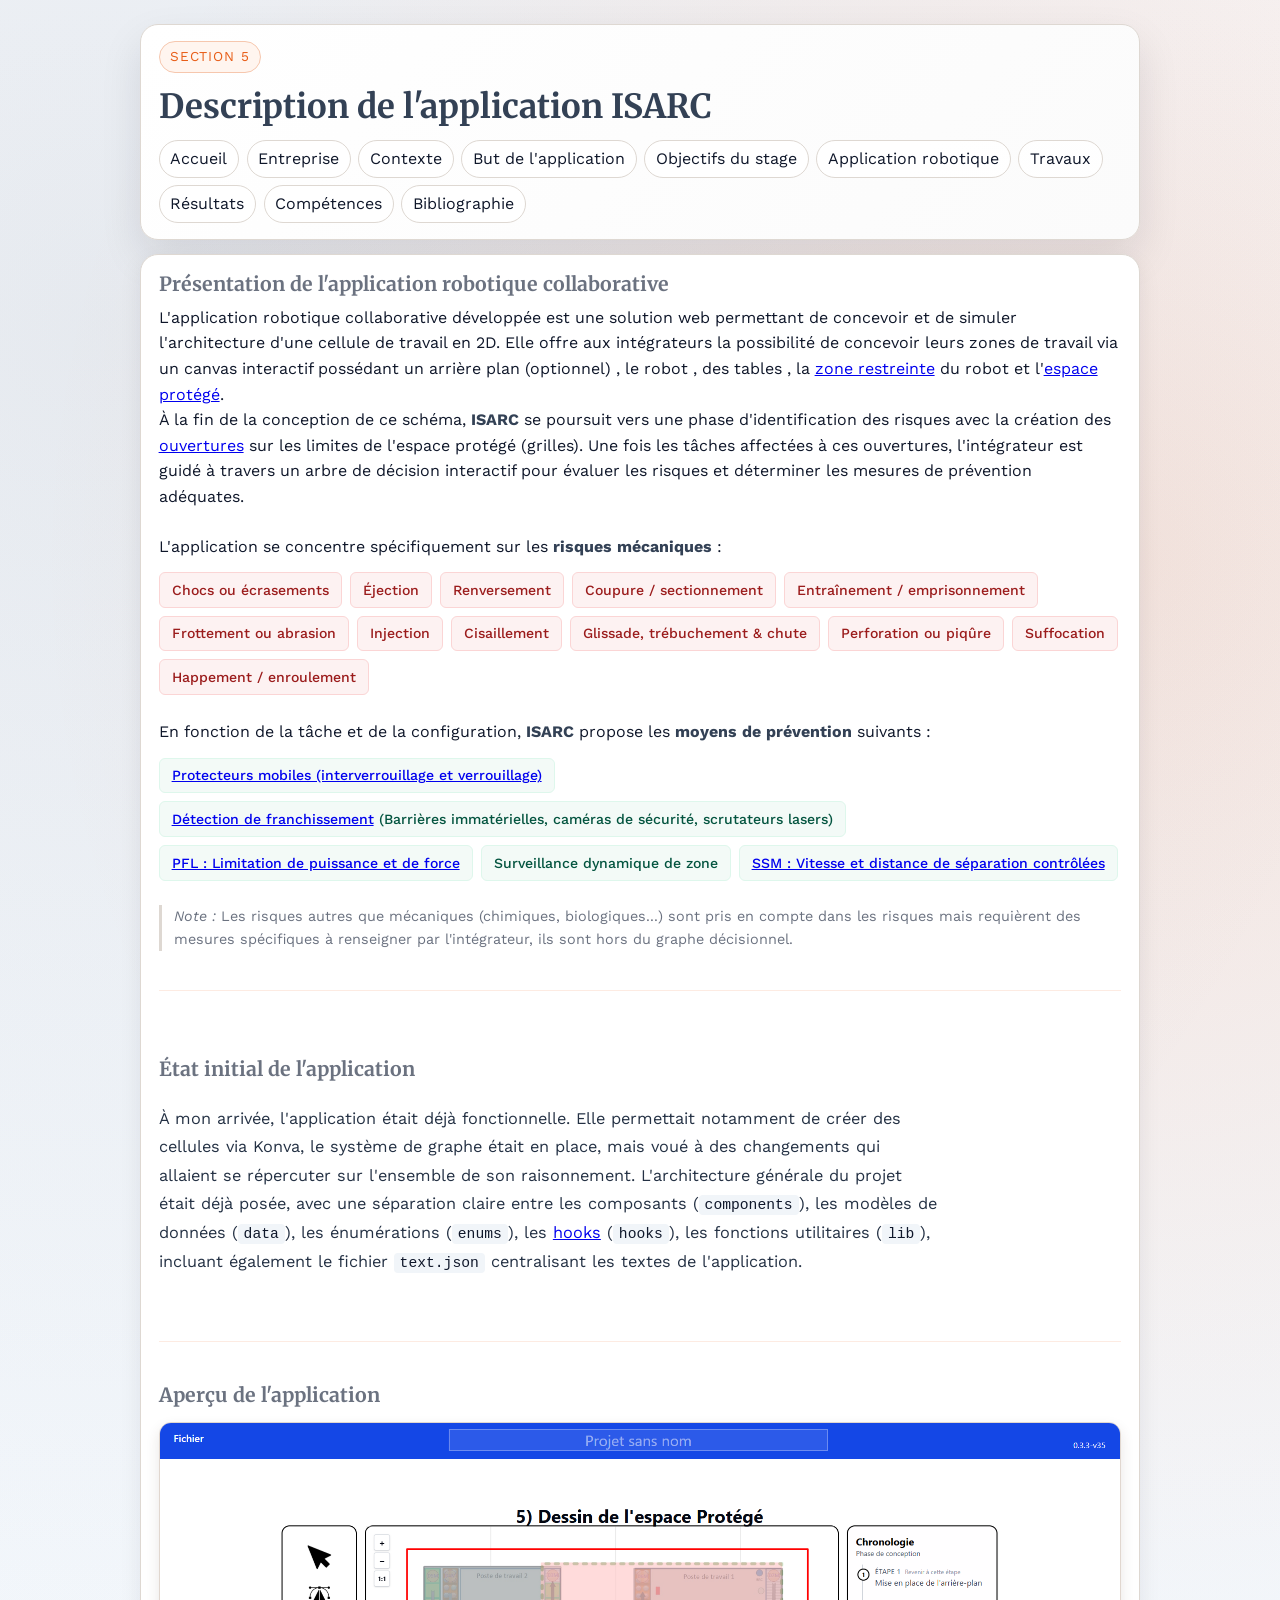
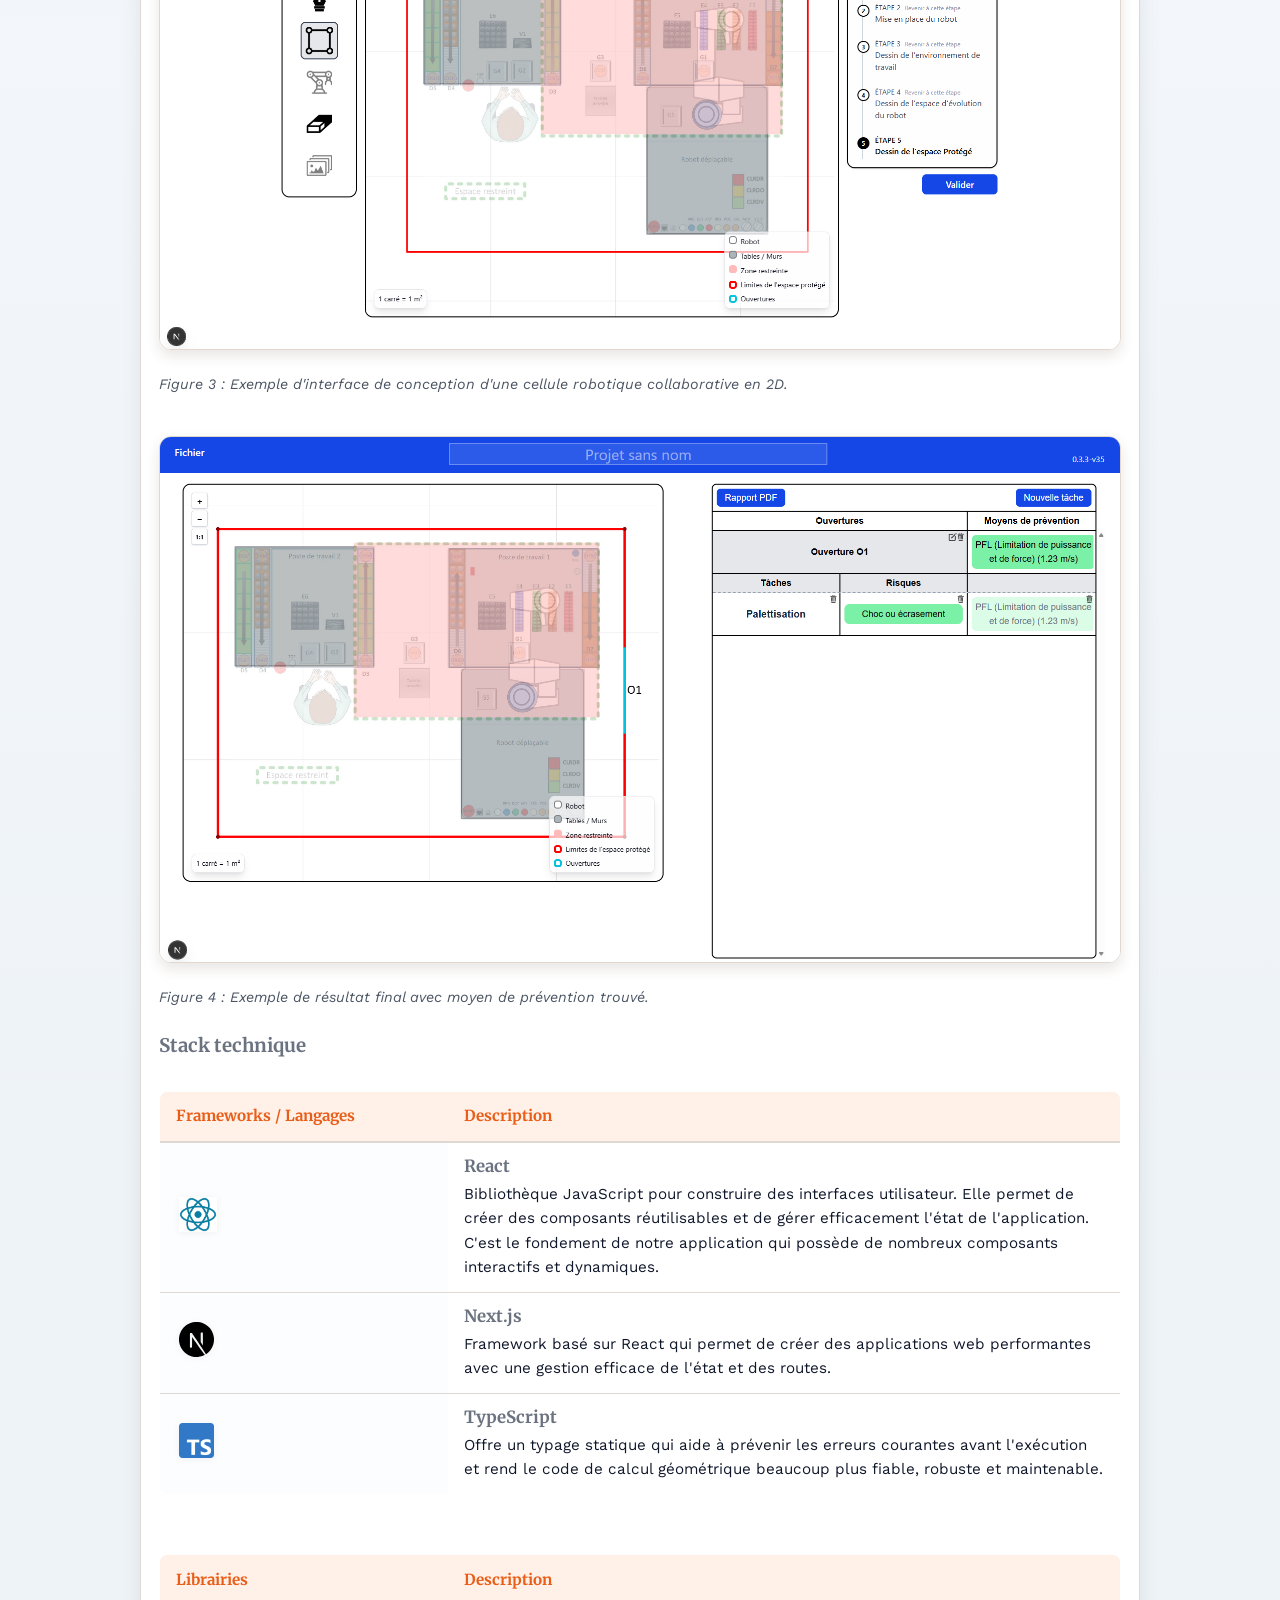
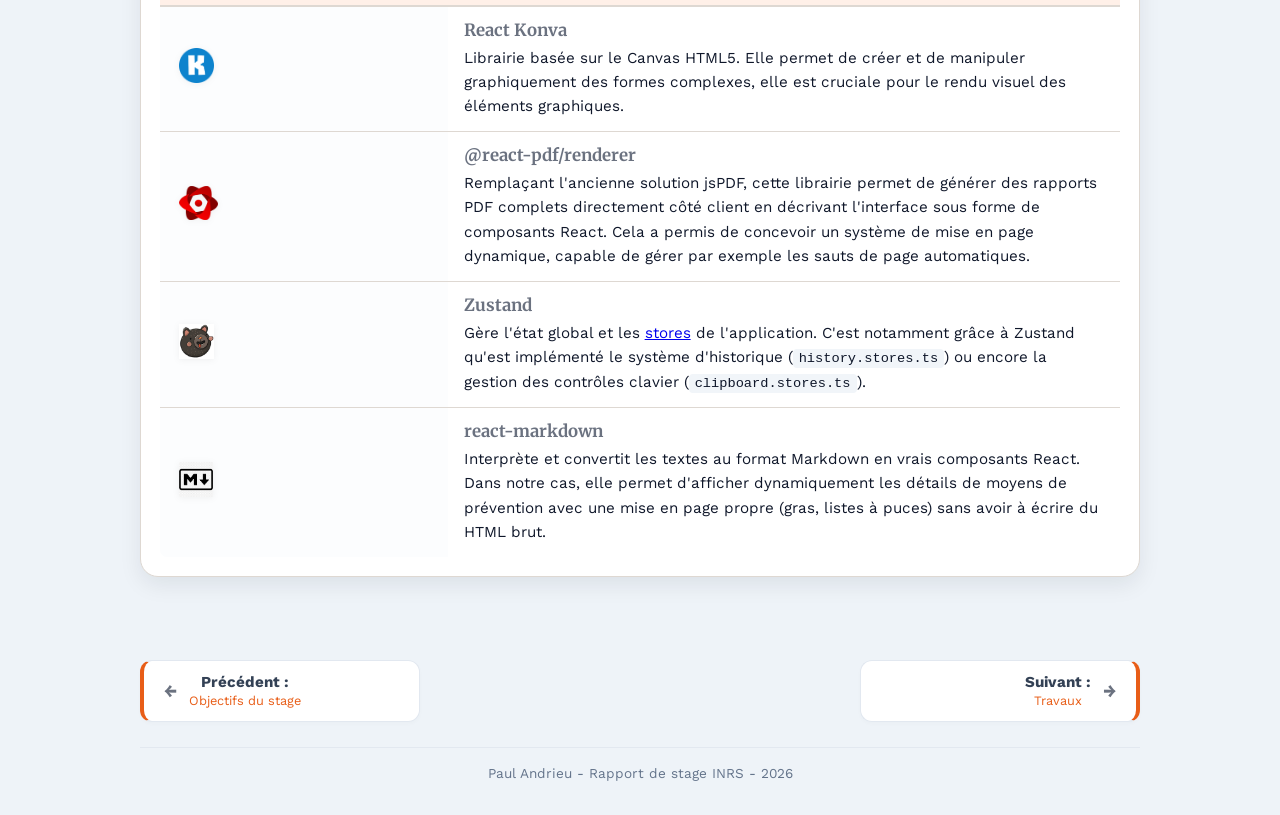
==== commit c53a8510: "feat : Restructuration" ====
--- a/application.html
+++ b/application.html
@@ -23,7 +23,7 @@
 				<a href="entreprise.html">Entreprise</a>
 				<a href="contexte.html">Contexte</a>
 				<a href="but.html">But de l'application</a>
-				<a href="objectifs.html">Objectifs</a>
+				<a href="objectifs.html">Objectifs du stage</a>
 				<a href="application.html">Application robotique</a>
 				<a href="travaux.html">Travaux</a>
 				<a href="resultats.html">Résultats</a>
@@ -82,8 +82,25 @@
 				sont hors du graphe
 				décisionnel.</p>
 			<br>
+			<div class ="section-heading"></div>
+			<br><br>
+			<div class="work-environment-body">
+				<h2 id="etat-inital">État initial de l'application</h2>
+				<p>
+					À mon arrivée, l'application était déjà fonctionnelle. Elle permettait notamment de
+					créer des cellules via Konva, le système de graphe était en place, mais voué à
+					des changements qui allaient se répercuter sur l'ensemble de son raisonnement.
+					L'architecture générale du projet était déjà posée, avec une séparation claire entre
+					les composants (<code>components</code>), les modèles de données (<code>data</code>),
+					les énumérations (<code>enums</code>), les <a href="biblio.html#hooks">hooks</a> (<code>hooks</code>),
+					les fonctions utilitaires (<code>lib</code>), incluant également le
+					fichier <code>text.json</code> centralisant les textes de l'application.
+				</p>
+			</div>
+			<br><br>
+			<div class="section-heading"></div>
+			<br>
 			<h2>Aperçu de l'application </h2>
-
 			<div class="figures-grid" style="grid-template-columns: 1fr; gap: 2.5rem;">
 				<figure class="figure-placeholder">
 					<a href="#img-ex-conception" id="anchor-ex-conception">
@@ -232,7 +249,7 @@
 		<div class="page-navigation">
 			<a href="objectifs.html" class="nav-btn btn-prev">
 				<span class="arrow">←</span>
-				<span class="nav-text"><strong>Précédent :</strong> <small>Objectifs</small></span>
+				<span class="nav-text"><strong>Précédent :</strong> <small>Objectifs du stage</small></span>
 			</a>
 			<a href="travaux.html" class="nav-btn btn-next">
 				<span class="nav-text"><strong>Suivant :</strong> <small>Travaux</small></span>
--- a/styles.css
+++ b/styles.css
@@ -922,4 +922,20 @@
 	.toc-sidebar {
 		display: none;
 	}
+}
+.pdf-embed-wrapper {
+	width: 100%;
+	max-width: 900px;
+	margin: 0 auto;
+	border-radius: 12px;
+	overflow: hidden;
+	border: 1px solid #e2e8f0;
+	box-shadow: 0 6px 14px rgba(70, 48, 34, 0.12);
+}
+
+.pdf-embed {
+	width: 100%;
+	height: 85vh;
+	border: none;
+	display: block;
 }
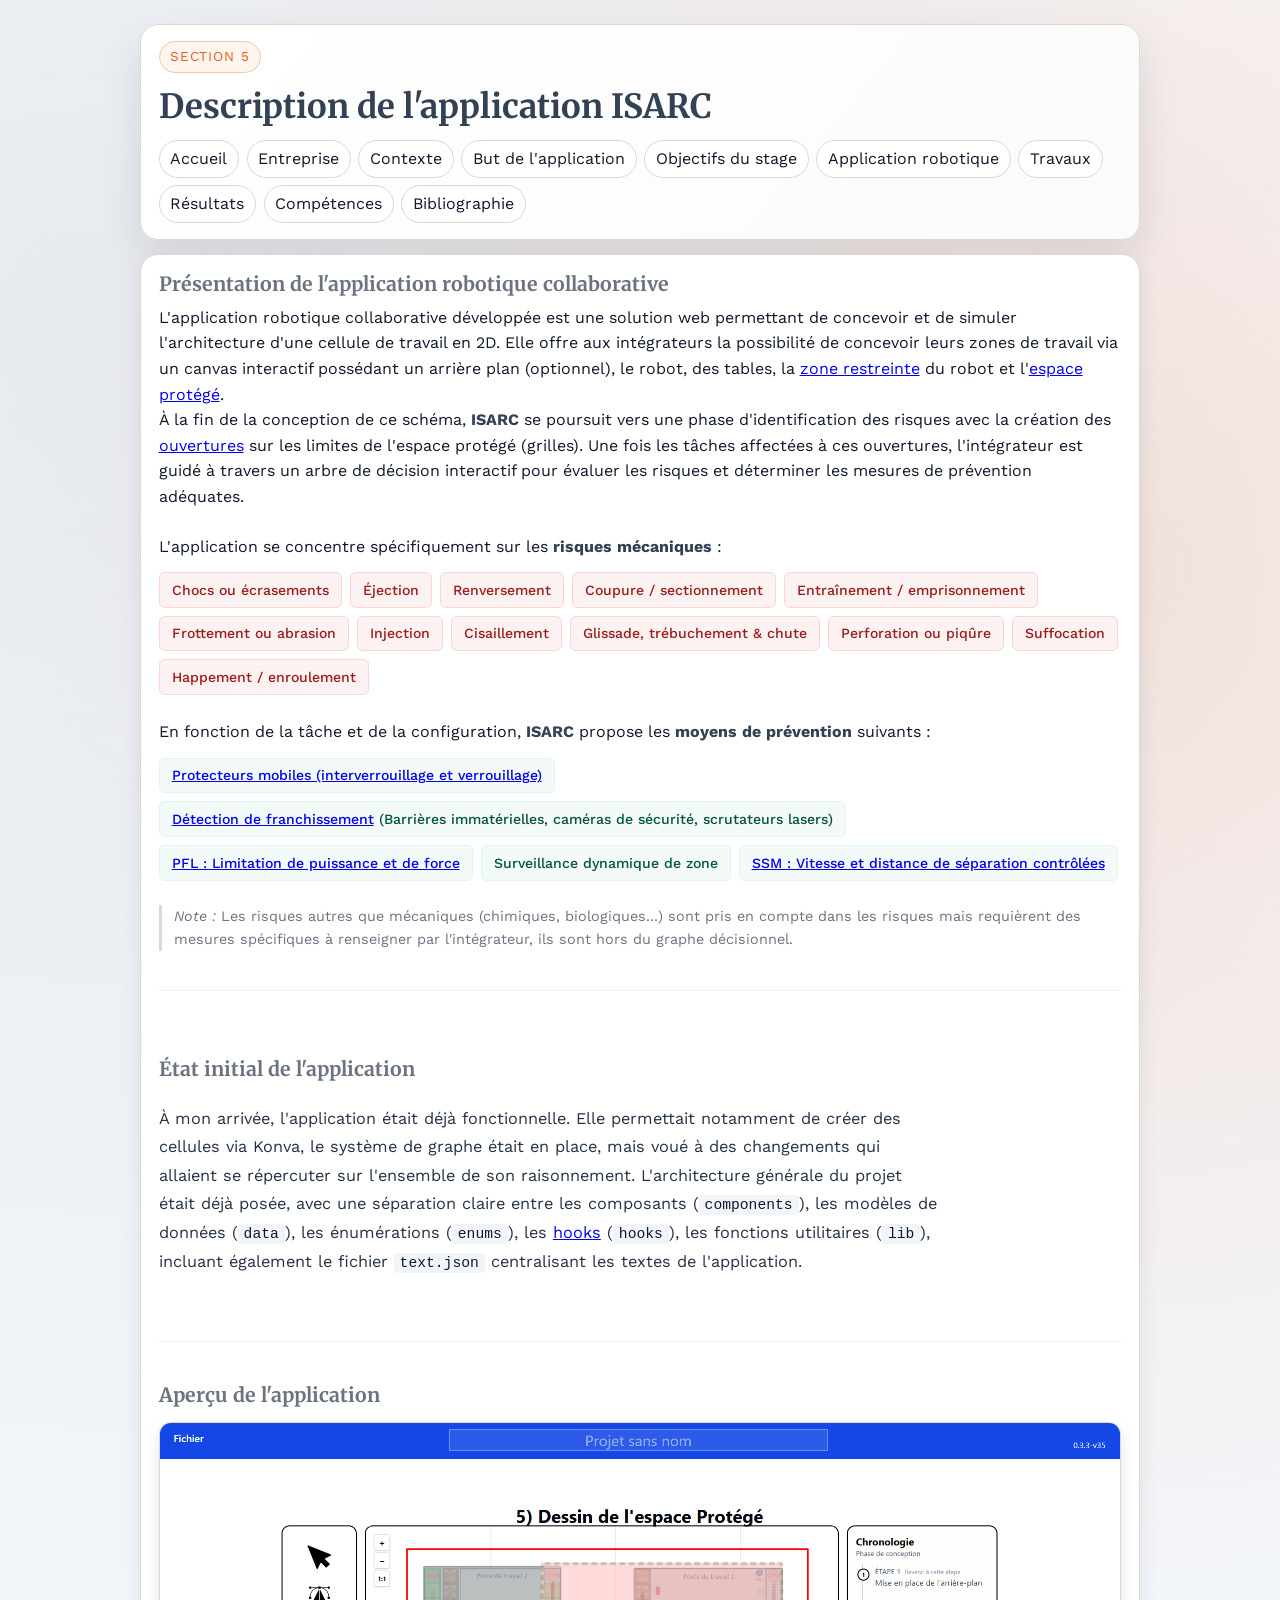
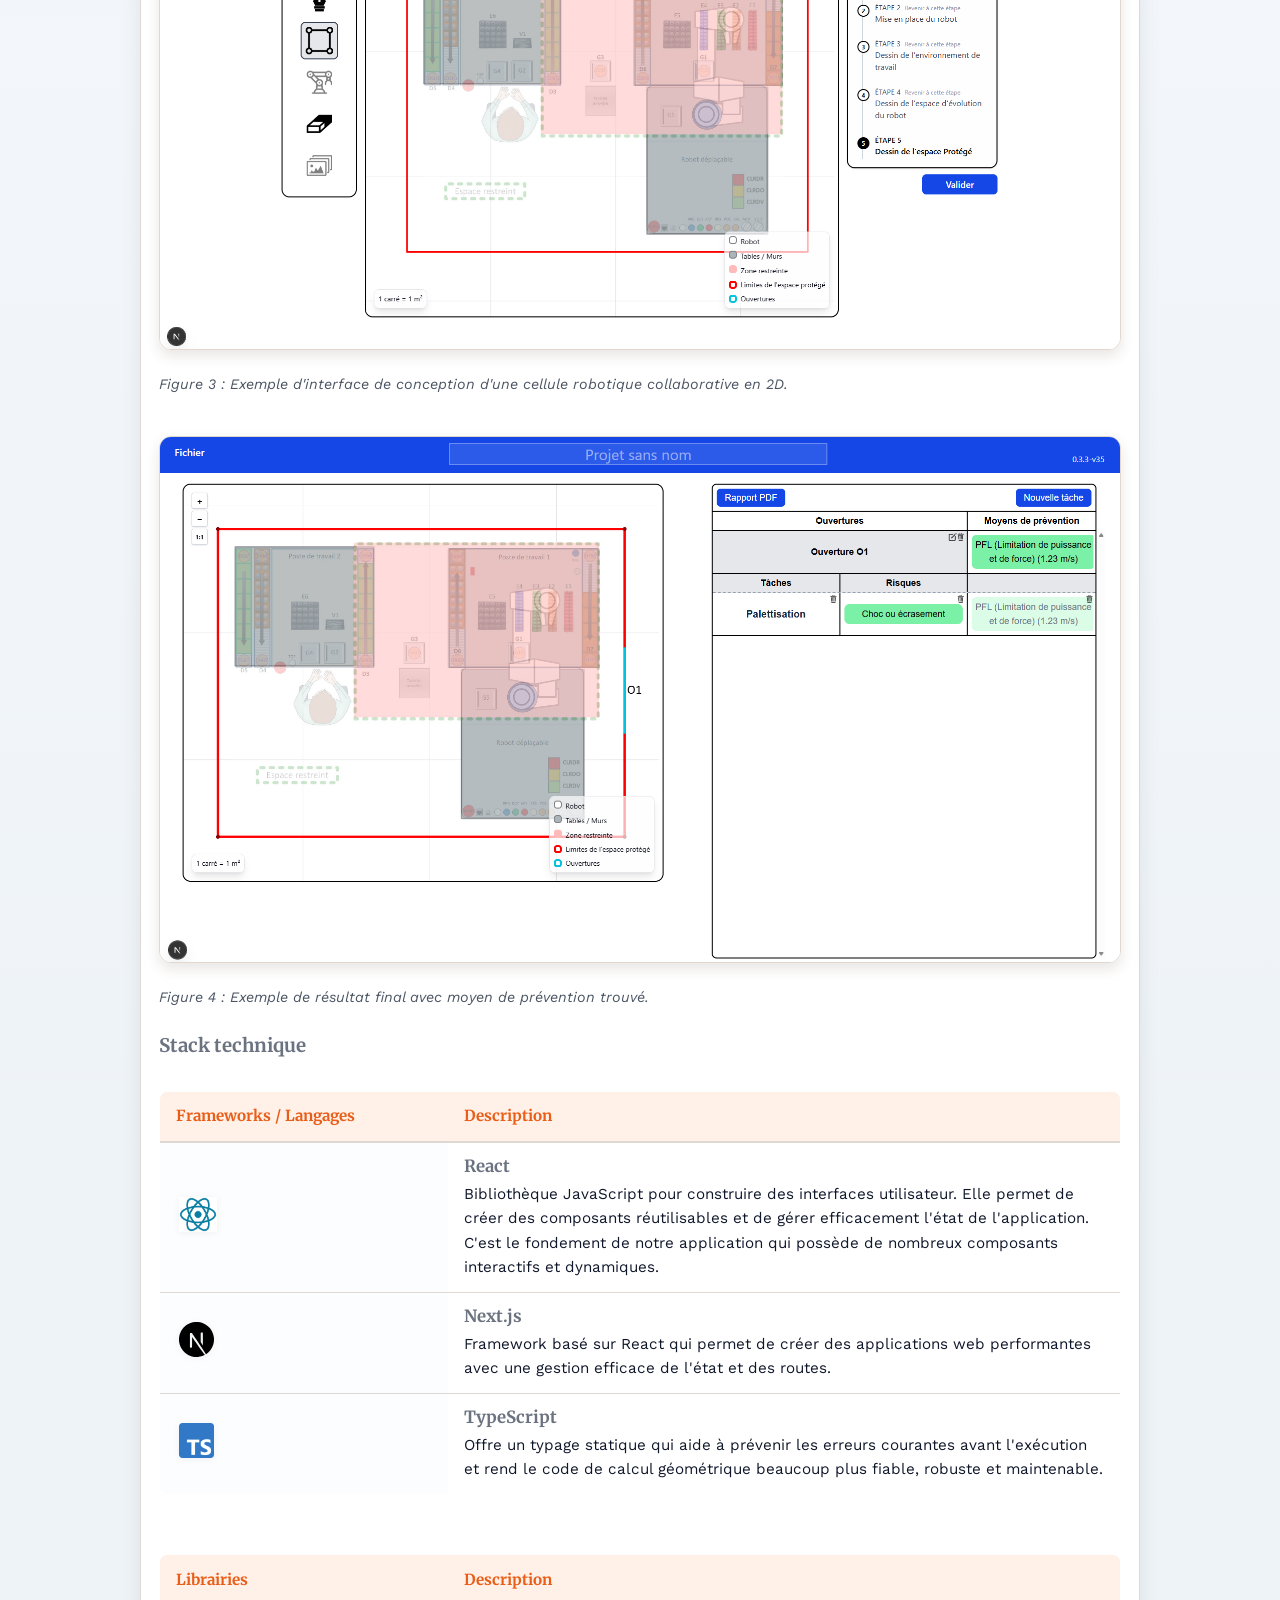
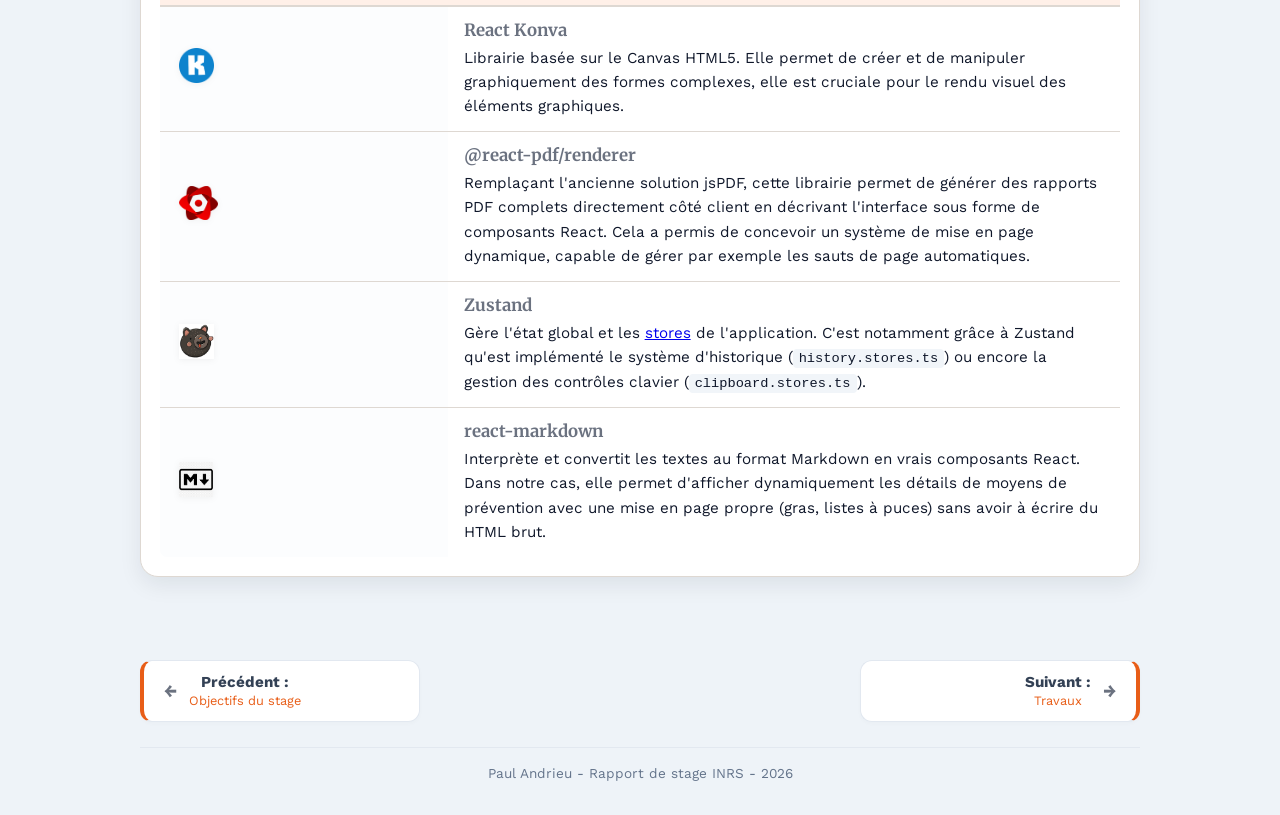
==== commit a2714f5d: "fix : Travaux" ====
--- a/application.html
+++ b/application.html
@@ -40,7 +40,7 @@
 			<p>L'application robotique collaborative développée est une solution web permettant de concevoir et de
 				simuler l'architecture d'une cellule de travail en 2D. Elle offre aux intégrateurs la possibilité de
 				concevoir leurs
-				zones de travail via un canvas interactif possédant un arrière plan (optionnel) , le robot , des tables , la <a href="biblio.html#zone-restreinte">zone restreinte</a> du robot et l'<a href="biblio.html#espace-protégé">espace protégé</a>.</p>
+				zones de travail via un canvas interactif possédant un arrière plan (optionnel), le robot, des tables, la <a href="biblio.html#zone-restreinte">zone restreinte</a> du robot et l'<a href="biblio.html#espace-protégé">espace protégé</a>.</p>
 			<p>À la fin de la conception de ce schéma, <strong>ISARC</strong> se poursuit vers une phase
 				d'identification des risques avec la création des <a href="biblio.html#ouverture">ouvertures</a> sur les limites de l'espace protégé
 				(grilles). Une fois les tâches affectées à ces ouvertures, l'intégrateur est guidé à travers un arbre
--- a/styles.css
+++ b/styles.css
@@ -938,4 +938,53 @@
 	height: 85vh;
 	border: none;
 	display: block;
+}
+.video-tabs {
+	margin: 20px 0;
+}
+
+.video-tabs input[type="radio"] {
+	display: none;
+}
+
+.video-tabs-nav {
+	display: flex;
+	gap: 8px;
+	flex-wrap: wrap;
+	margin-bottom: 16px;
+}
+
+.video-tabs-nav label {
+	cursor: pointer;
+	padding: 10px 18px;
+	border-radius: 999px;
+	background: #f1f5f9;
+	color: #475569;
+	font-weight: 600;
+	font-size: 0.9rem;
+	border: 1px solid #e2e8f0;
+	transition: background-color 0.15s ease, color 0.15s ease;
+}
+
+.video-tabs-nav label:hover {
+	background: #e2e8f0;
+}
+
+.video-tab-panel {
+	display: none;
+}
+
+#tab-scenario1:checked ~ .video-tabs-panels #panel-scenario1,
+#tab-scenario2:checked ~ .video-tabs-panels #panel-scenario2,
+#tab-scenario3:checked ~ .video-tabs-panels #panel-scenario3 {
+	display: block;
+}
+
+
+#tab-scenario1:checked ~ .video-tabs-nav label[for="tab-scenario1"],
+#tab-scenario2:checked ~ .video-tabs-nav label[for="tab-scenario2"],
+#tab-scenario3:checked ~ .video-tabs-nav label[for="tab-scenario3"] {
+	background: #e85d17;
+	color: #fff;
+	border-color: #e85d17;
 }
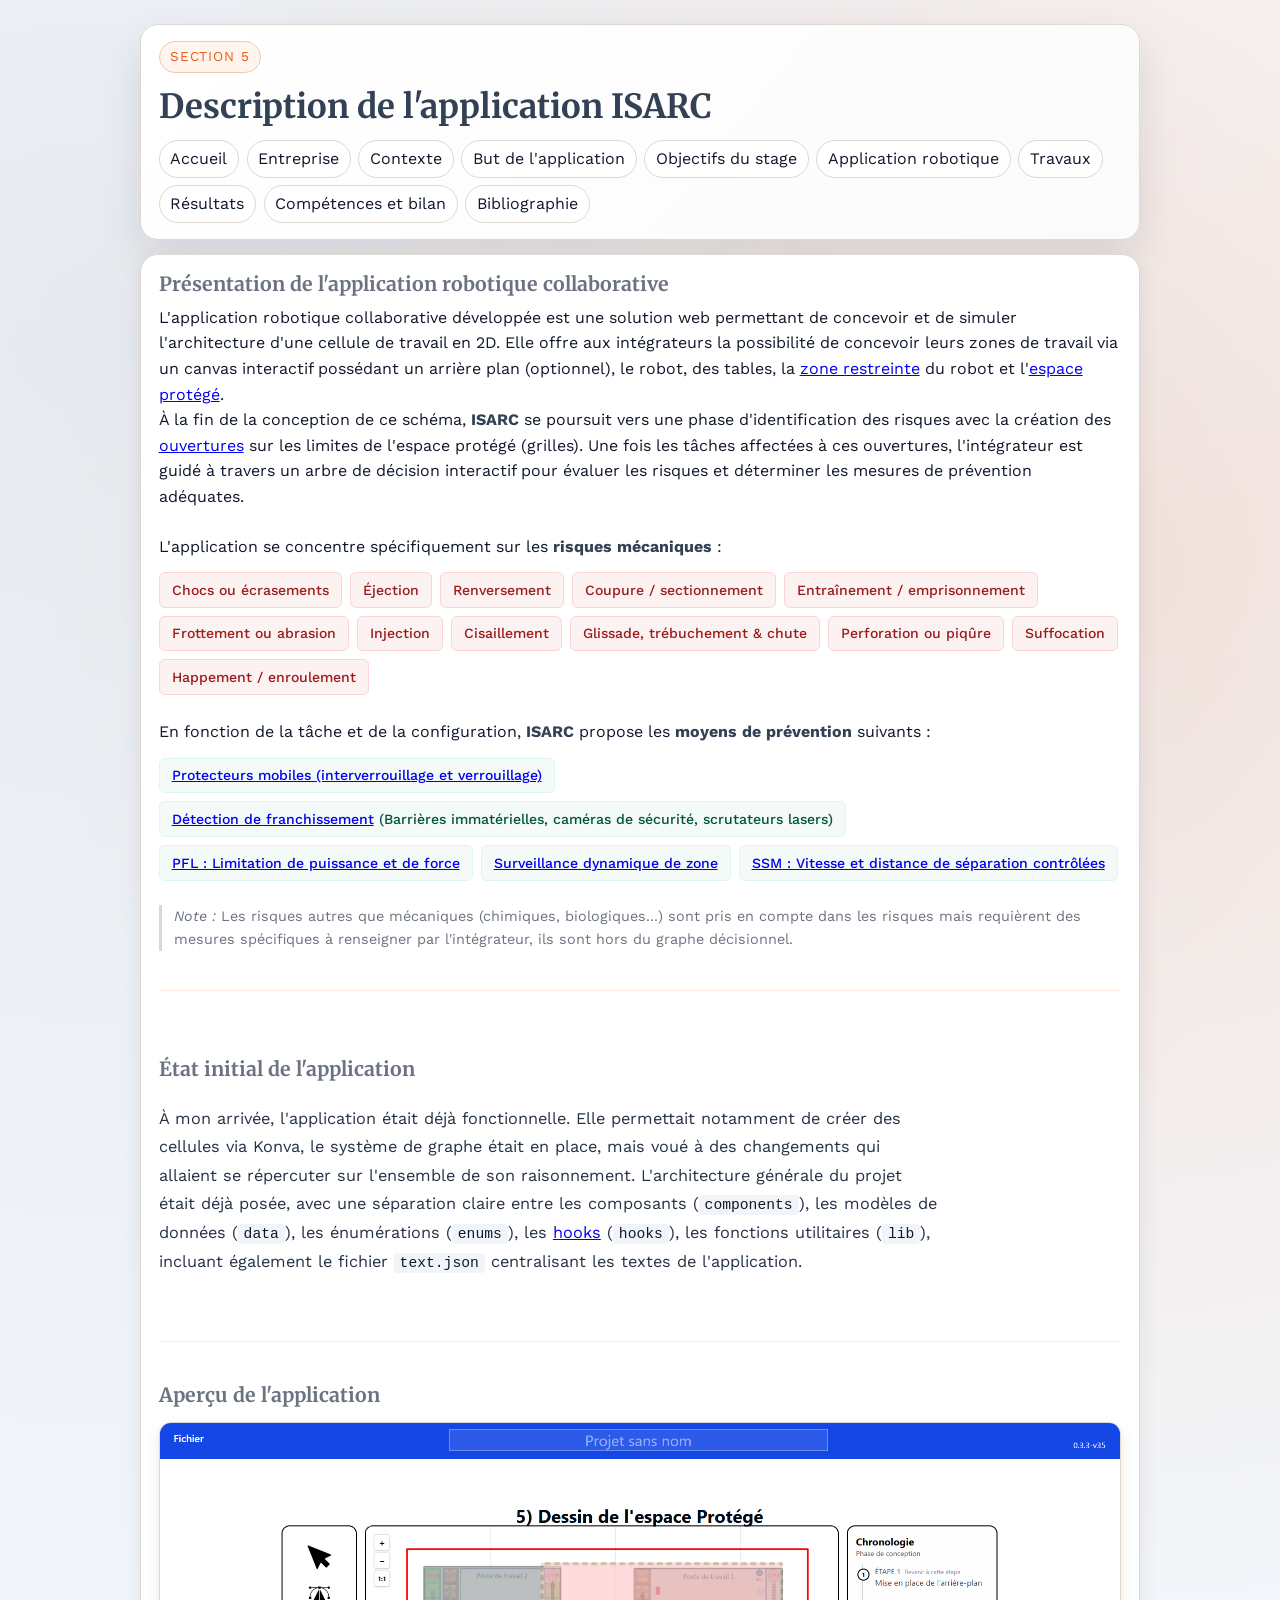
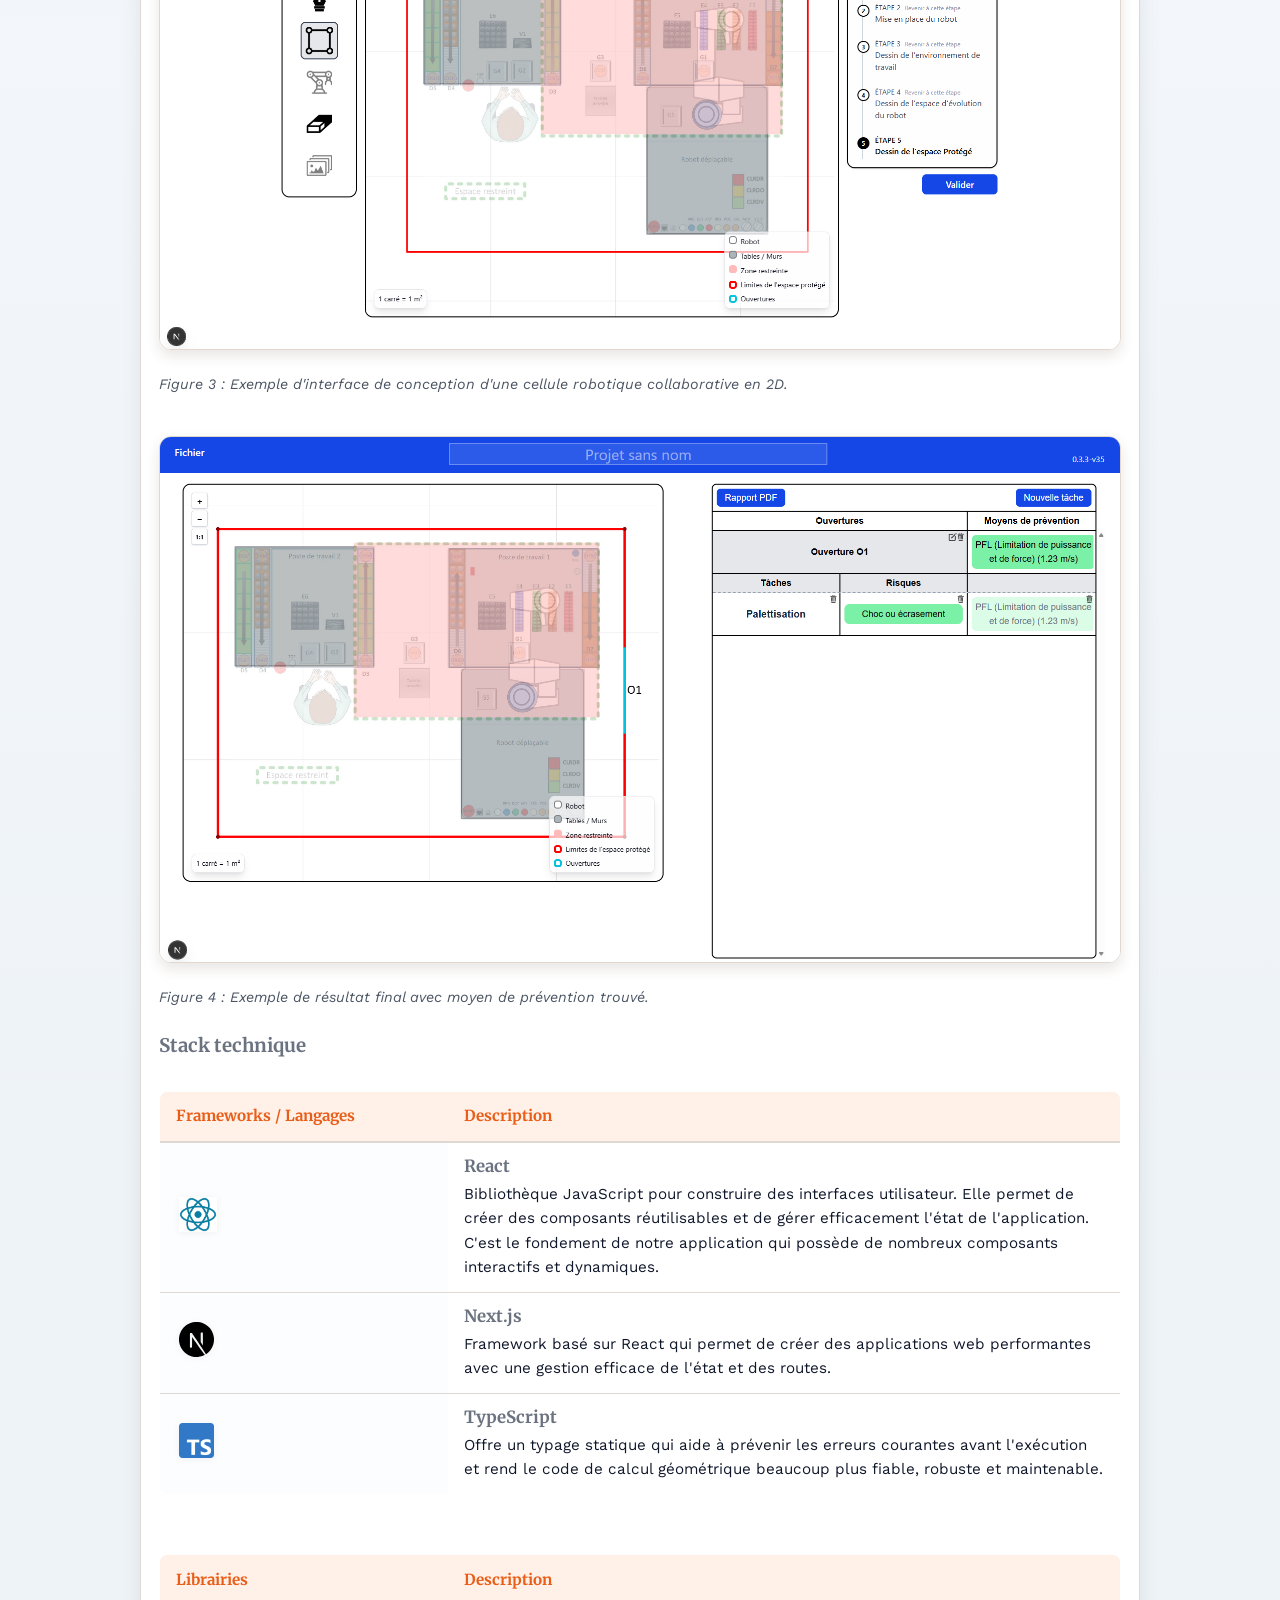
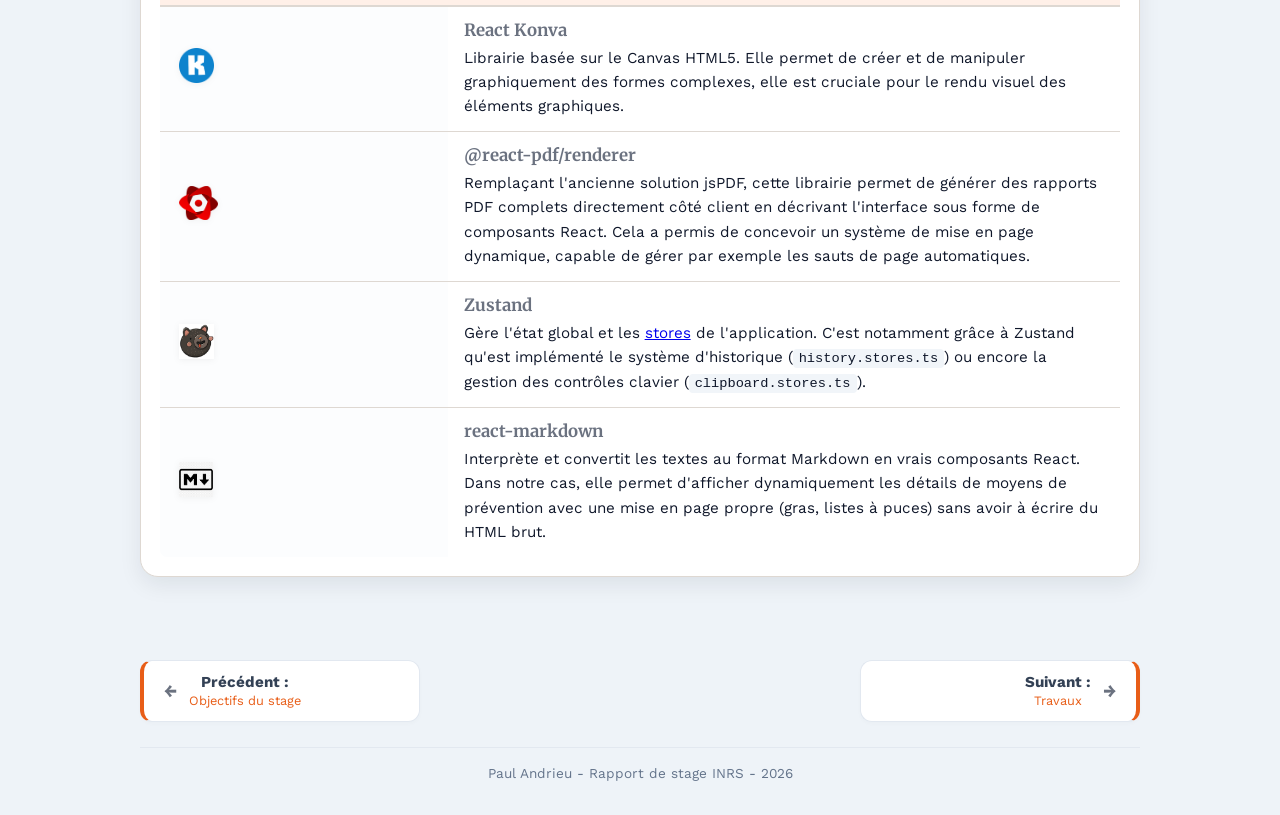
==== commit c053f256: "feat : Bilan de stage" ====
--- a/application.html
+++ b/application.html
@@ -27,7 +27,7 @@
 				<a href="application.html">Application robotique</a>
 				<a href="travaux.html">Travaux</a>
 				<a href="resultats.html">Résultats</a>
-				<a href="competences.html">Compétences</a>
+				<a href="competences.html">Compétences et bilan</a>
 				<a href="biblio.html">Bibliographie</a>
 
 			</nav>
@@ -72,7 +72,7 @@
 					<span><a href="biblio.html#détection-de-franchissement">Détection de franchissement</a> (Barrières immatérielles, caméras de sécurité, scrutateurs
 						lasers)</span>
 					<span><a href="biblio.html#pfl">PFL : Limitation de puissance et de force</a></span>
-					<span>Surveillance dynamique de zone</span>
+					<span><a href="biblio.html#surveillance-dynamique">Surveillance dynamique de zone</a></span>
 					<span><a href="biblio.html#ssm">SSM : Vitesse et distance de séparation contrôlées</a></span>
 				</div>
 			</div>
